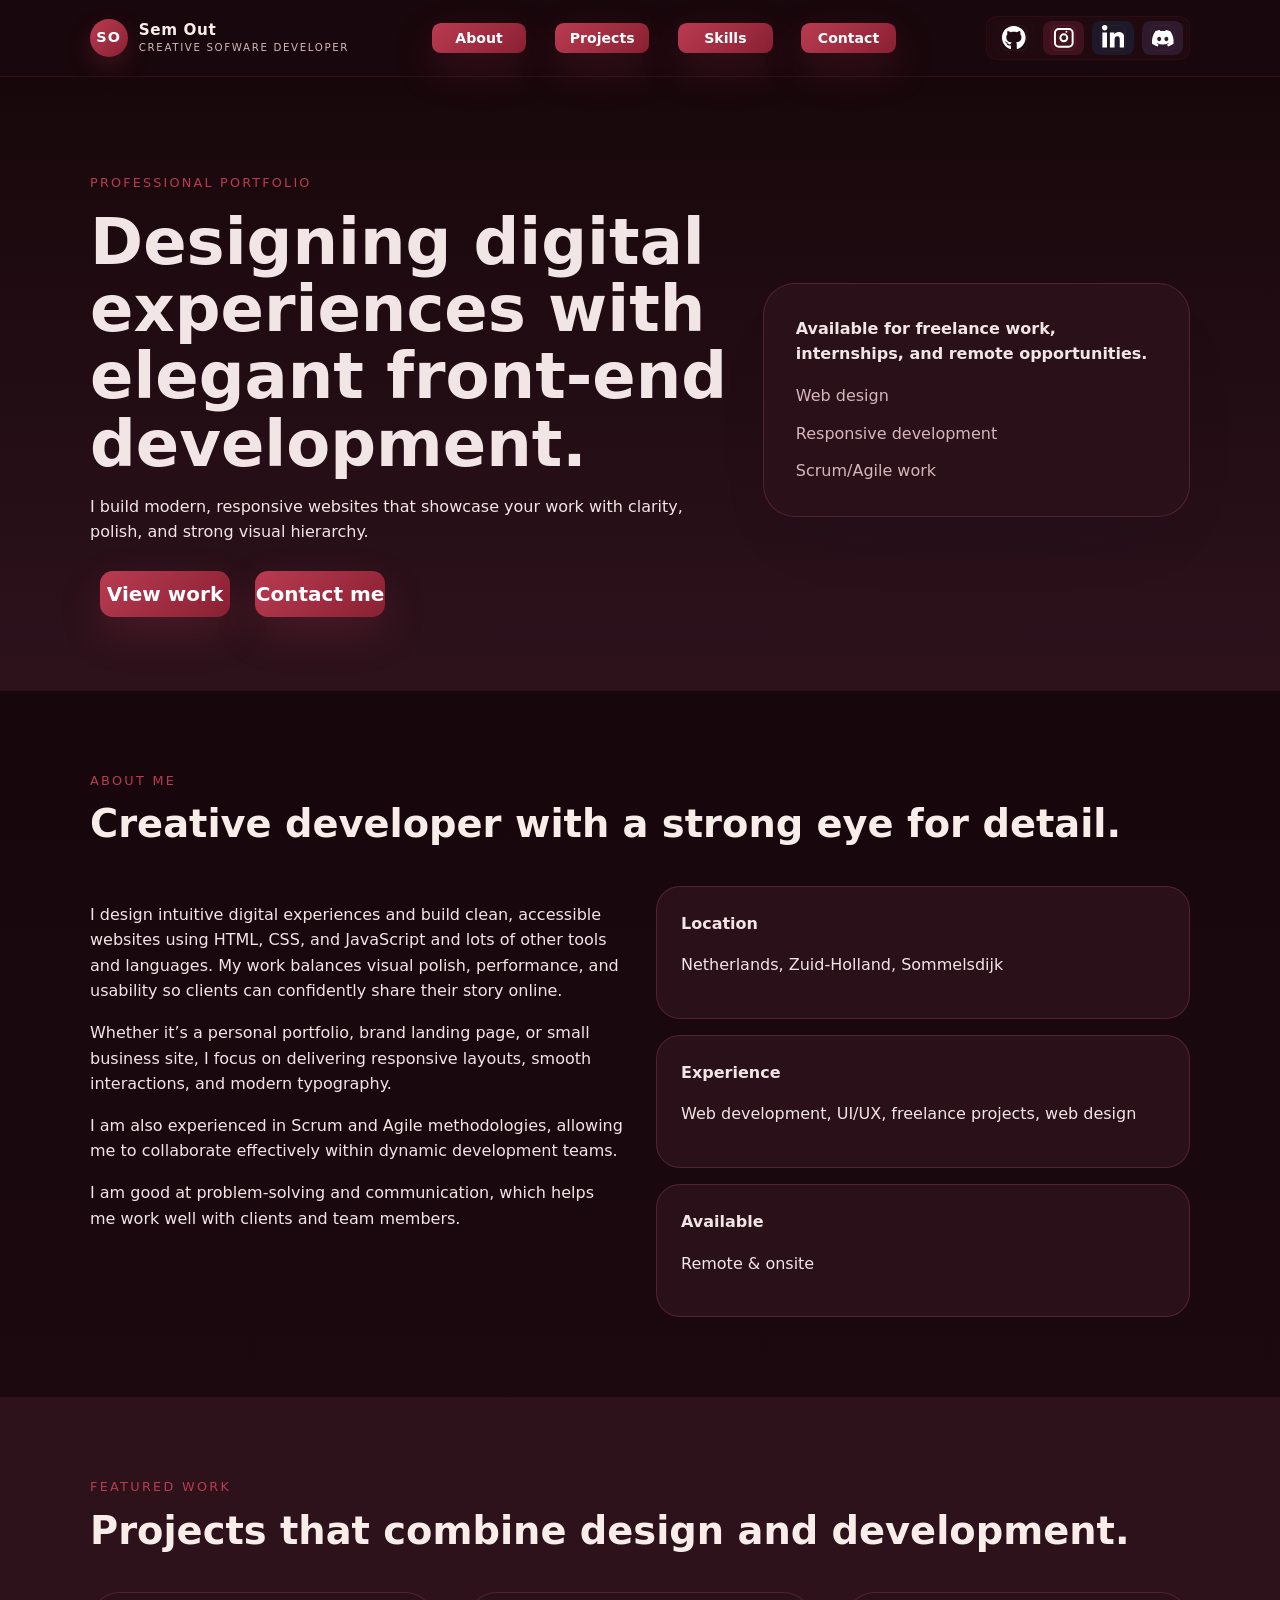
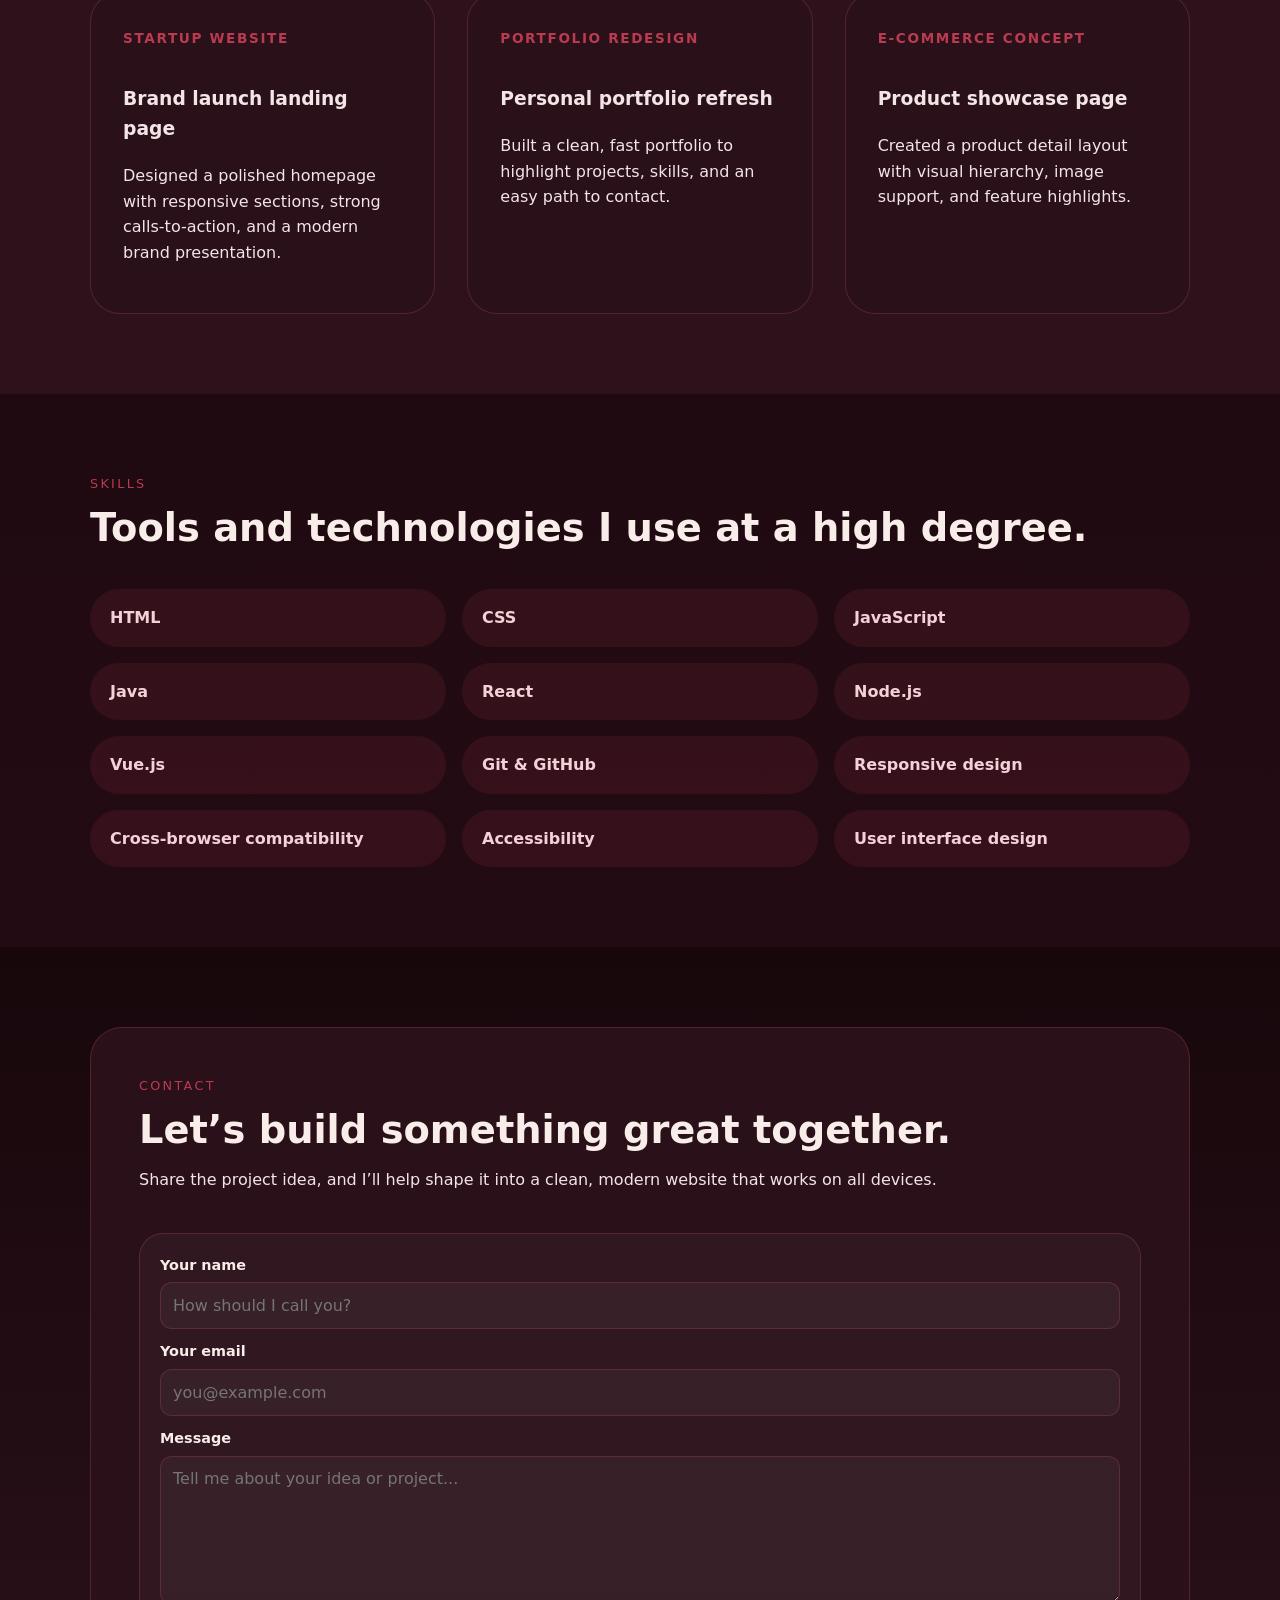
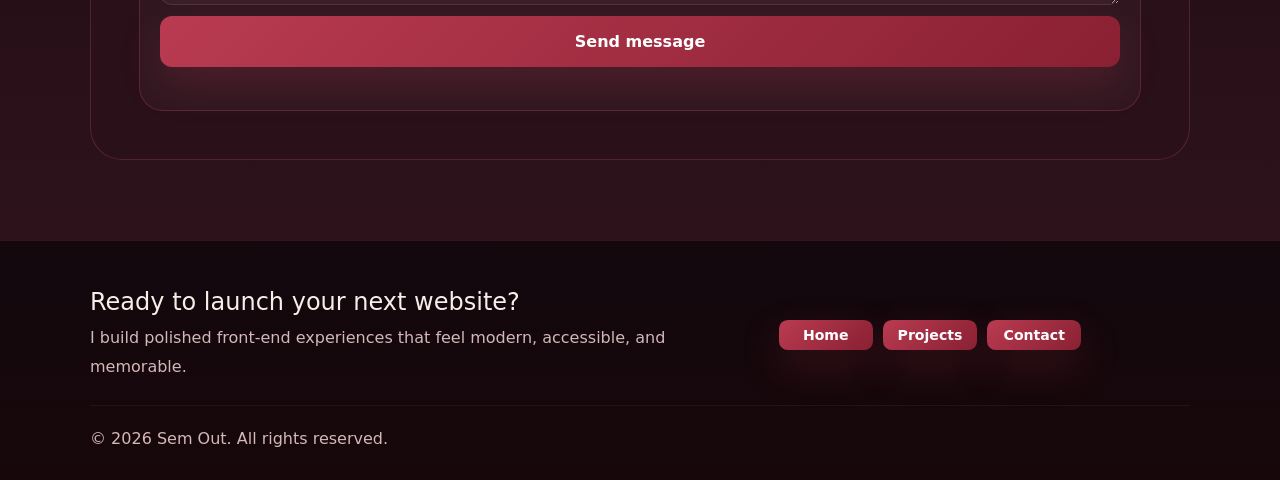
==== index.html @ 384266a5 "fixed typo" ====
<!DOCTYPE html>
<html lang="en">
<head>
  <meta charset="UTF-8" />
  <meta name="viewport" content="width=device-width, initial-scale=1.0" />
  <meta name="description" content="Professional portfolio showcasing projects, skills, and contact information." />
  <title>Portfolio | Sem Out</title>
  <link rel="stylesheet" href="styles.css" />
</head>
<body>
  <header class="site-header">
    <div class="container header-content">
      <div class="brand">
        <a class="brand-link" href="#home" aria-label="Sem Out home">
          <span class="brand-mark">SO</span>
          <span class="brand-text">
            <strong>Sem Out</strong>
            <small>Creative Sofware Developer</small>
          </span>
        </a>
      </div>
      <nav class="nav-links">
        <a href="#about">About</a>
        <a href="#projects">Projects</a>
        <a href="#skills">Skills</a>
        <a href="#contact">Contact</a>
      </nav>
      <div class="social-card">
        <a class="Btn github" href="https://github.com/SemOut" target="_blank" rel="noopener" title="GitHub" aria-label="GitHub">
          <span class="svgContainer">
            <svg height="1.6em" viewBox="0 0 496 512" fill="white">
              <path
                d="M165.9 397.4c0 2-2.3 3.6-5.2 3.6-3.3.3-5.6-1.3-5.6-3.6 0-2 2.3-3.6 5.2-3.6 3-.3 5.6 1.3 5.6 3.6zm-31.1-4.5c-.7 2 1.3 4.3 4.3 4.9 2.6 1 5.6 0 6.2-2s-1.3-4.3-4.3-5.2c-2.6-.7-5.5.3-6.2 2.3zm44.2-1.7c-2.9.7-4.9 2.6-4.6 4.9.3 2 2.9 3.3 5.9 2.6 2.9-.7 4.9-2.6 4.6-4.6-.3-1.9-3-3.2-5.9-2.9zM244.8 8C106.1 8 0 113.3 0 252c0 110.9 69.8 205.8 169.5 239.2 12.8 2.3 17.3-5.6 17.3-12.1 0-6.2-.3-40.4-.3-61.4 0 0-70 15-84.7-29.8 0 0-11.4-29.1-27.8-36.6 0 0-22.9-15.7 1.6-15.4 0 0 24.9 2 38.6 25.8 21.9 38.6 58.6 27.5 72.9 20.9 2.3-16 8.8-27.1 16-33.7-55.9-6.2-112.3-14.3-112.3-110.5 0-27.5 7.6-41.3 23.6-58.9-2.6-6.5-11.1-33.3 2.6-67.9 20.9-6.5 69 27 69 27 20-5.6 41.5-8.5 62.8-8.5s42.8 2.9 62.8 8.5c0 0 48.1-33.6 69-27 13.7 34.7 5.2 61.4 2.6 67.9 16 17.7 25.8 31.5 25.8 58.9 0 96.5-58.9 104.2-114.8 110.5 9.2 7.9 17 22.9 17 46.4 0 33.7-.3 75.4-.3 83.6 0 6.5 4.6 14.4 17.3 12.1C428.2 457.8 496 362.9 496 252 496 113.3 383.5 8 244.8 8zM97.2 352.9c-1.3 1-1 3.3.7 5.2 1.6 1.6 3.9 2.3 5.2 1 1.3-1 1-3.3-.7-5.2-1.6-1.6-3.9-2.3-5.2-1zm-10.8-8.1c-.7 1.3.3 2.9 2.3 3.9 1.6 1 3.6.7 4.3-.7.7-1.3-.3-2.9-2.3-3.9-2-.6-3.6-.3-4.3.7zm32.4 35.6c-1.6 1.3-1 4.3 1.3 6.2 2.3 2.3 5.2 2.6 6.5 1 1.3-1.3.7-4.3-1.3-6.2-2.2-2.3-5.2-2.6-6.5-1zm-11.4-14.7c-1.6 1-1.6 3.6 0 5.9 1.6 2.3 4.3 3.3 5.6 2.3 1.6-1.3 1.6-3.9 0-6.2-1.4-2.3-4-3.3-5.6-2z"
              ></path>
            </svg>
          </span>
          <span class="BG"></span>
        </a>

        <a class="Btn instagram" href="https://instagram.com/out.sem" target="_blank" rel="noopener" title="Instagram" aria-label="Instagram">
          <span class="svgContainer">
            <svg xmlns="http://www.w3.org/2000/svg" height="1.6em" viewBox="0 0 24 24" fill="white" aria-hidden="true">
              <path d="M7 2h10a5 5 0 0 1 5 5v10a5 5 0 0 1-5 5H7a5 5 0 0 1-5-5V7a5 5 0 0 1 5-5zm0 2a3 3 0 0 0-3 3v10a3 3 0 0 0 3 3h10a3 3 0 0 0 3-3V7a3 3 0 0 0-3-3H7zm5 3.5a4.5 4.5 0 1 1 0 9 4.5 4.5 0 0 1 0-9zm0 2a2.5 2.5 0 1 0 0 5 2.5 2.5 0 0 0 0-5zm3.75-3.75a1 1 0 1 1-2 0 1 1 0 0 1 2 0z" /></svg>
          </span>
          <span class="BG"></span>
        </a>

        <a class="Btn linkdin" href="#" target="_blank" rel="noopener" title="LinkedIn" aria-label="LinkedIn">
          <span class="svgContainer">
            <svg
              fill="white"
              class="svgIcon"
              xmlns="http://www.w3.org/2000/svg"
              height="1.6em"
              viewBox="0 0 448 512"
            >
              <path
                d="M100.3 448H7.4V148.9h92.9zM53.8 108.1C24.1 108.1 0 83.5 0 53.8a53.8 53.8 0 0 1 107.6 0c0 29.7-24.1 54.3-53.8 54.3zM447.9 448h-92.7V302.4c0-34.7-.7-79.2-48.3-79.2-48.3 0-55.7 37.7-55.7 76.7V448h-92.8V148.9h89.1v40.8h1.3c12.4-23.5 42.7-48.3 87.9-48.3 94 0 111.3 61.9 111.3 142.3V448z"
              ></path>
            </svg>
          </span>
          <span class="BG"></span>
        </a>

        <a class="Btn discord" href="https://discord.com/users/semout" target="_blank" rel="noopener" title="Discord" aria-label="Discord">
          <span class="svgContainer">
            <svg
              xmlns="http://www.w3.org/2000/svg"
              height="1.4em"
              fill="white"
              viewBox="0 0 640 512"
            >
              <path
                d="M524.5 69.8a1.5 1.5 0 0 0 -.8-.7A485.1 485.1 0 0 0 404.1 32a1.8 1.8 0 0 0 -1.9 .9 337.5 337.5 0 0 0 -14.9 30.6 447.8 447.8 0 0 0 -134.4 0 309.5 309.5 0 0 0 -15.1-30.6 1.9 1.9 0 0 0 -1.9-.9A483.7 483.7 0 0 0 116.1 69.1a1.7 1.7 0 0 0 -.8 .7C39.1 183.7 18.2 294.7 28.4 404.4a2 2 0 0 0 .8 1.4A487.7 487.7 0 0 0 176 479.9a1.9 1.9 0 0 0 2.1-.7A348.2 348.2 0 0 0 208.1 430.4a1.9 1.9 0 0 0 -1-2.6 321.2 321.2 0 0 1 -45.9-21.9 1.9 1.9 0 0 1 -.2-3.1c3.1-2.3 6.2-4.7 9.1-7.1a1.8 1.8 0 0 1 1.9-.3c96.2 43.9 200.4 43.9 295.5 0a1.8 1.8 0 0 1 1.9 .2c2.9 2.4 6 4.9 9.1 7.2a1.9 1.9 0 0 1 -.2 3.1 301.4 301.4 0 0 1 -45.9 21.8 1.9 1.9 0 0 0 -1 2.6 391.1 391.1 0 0 0 30 48.8 1.9 1.9 0 0 0 2.1 .7A486 486 0 0 0 610.7 405.7a1.9 1.9 0 0 0 .8-1.4C623.7 277.6 590.9 167.5 524.5 69.8zM222.5 337.6c-29 0-52.8-26.6-52.8-59.2S193.1 219.1 222.5 219.1c29.7 0 53.3 26.8 52.8 59.2C275.3 311 251.9 337.6 222.5 337.6zm195.4 0c-29 0-52.8-26.6-52.8-59.2S388.4 219.1 417.9 219.1c29.7 0 53.3 26.8 52.8 59.2C470.7 311 447.5 337.6 417.9 337.6z"
              ></path>
            </svg>
          </span>
          <span class="BG"></span>
        </a>
      </div>
    </div>
  </header>

  <main>
    <section class="hero section-gradient" id="home">
      <div class="container hero-content">
        <div>
          <p class="eyebrow">Professional Portfolio</p>
          <h1>Designing digital experiences with elegant front-end development.</h1>
          <p class="hero-copy">I build modern, responsive websites that showcase your work with clarity, polish, and strong visual hierarchy.</p>
          <div class="hero-actions">
            <a class="button primary" href="#projects">View work</a>
            <a class="button secondary" href="#contact">Contact me</a>
          </div>
        </div>
        <div class="hero-card">
          <div class="card-panel">
            <p><strong>Available for freelance work, internships, and remote opportunities.</strong></p>
            <ul>
              <li>Web design</li>
              <li>Responsive development</li>
              <li>Scrum/Agile work</li>
            </ul>
          </div>
        </div>
      </div>
    </section>

    <section class="section container" id="about">
      <div class="section-header">
        <p class="section-label">About me</p>
        <h2>Creative developer with a strong eye for detail.</h2>
      </div>
      <div class="grid two-column">
        <div>
          <p>I design intuitive digital experiences and build clean, accessible websites using HTML, CSS, and JavaScript and lots of other tools and languages. My work balances visual polish, performance, and usability so clients can confidently share their story online.</p>
          <p>Whether it’s a personal portfolio, brand landing page, or small business site, I focus on delivering responsive layouts, smooth interactions, and modern typography.</p>
          <p>I am also experienced in Scrum and Agile methodologies, allowing me to collaborate effectively within dynamic development teams.</p>
          <p>I am good at problem-solving and communication, which helps me work well with clients and team members.</p>
        </div>
        <div class="about-list">
          <div>
            <strong>Location</strong>
            <p>Netherlands, Zuid-Holland, Sommelsdijk</p>
          </div>
          <div>
            <strong>Experience</strong>
            <p>Web development, UI/UX, freelance projects, web design</p>
          </div>
          <div>
            <strong>Available</strong>
            <p>Remote & onsite</p>
          </div>
        </div>
      </div>
    </section>

    <section class="section section-alt" id="projects">
      <div class="container">
        <div class="section-header">
          <p class="section-label">Featured work</p>
          <h2>Projects that combine design and development.</h2>
        </div>
        <div class="grid project-grid">
          <a class="project-card" href="startup-website.html">
            <span class="project-tag">Startup website</span>
            <h3>Brand launch landing page</h3>
            <p>Designed a polished homepage with responsive sections, strong calls-to-action, and a modern brand presentation.</p>
          </a>
          <a class="project-card" href="portfolio-redesign.html">
            <span class="project-tag">Portfolio redesign</span>
            <h3>Personal portfolio refresh</h3>
            <p>Built a clean, fast portfolio to highlight projects, skills, and an easy path to contact.</p>
          </a>
          <a class="project-card" href="ecommerce-concept.html">
            <span class="project-tag">E-commerce concept</span>
            <h3>Product showcase page</h3>
            <p>Created a product detail layout with visual hierarchy, image support, and feature highlights.</p>
          </a>
        </div>
      </div>
    </section>

    <section class="section container" id="skills">
      <div class="section-header">
        <p class="section-label">Skills</p>
        <h2>Tools and technologies I use at a high degree.</h2>
      </div>
      <div class="skill-grid">
        <div class="skill-chip">HTML</div>
        <div class="skill-chip">CSS</div>
        <div class="skill-chip">JavaScript</div>
        <div class="skill-chip">Java</div>
        <div class="skill-chip">React</div>
        <div class="skill-chip">Node.js</div>
        <div class="skill-chip">Vue.js</div>
        <div class="skill-chip">Git & GitHub</div>
        <div class="skill-chip">Responsive design</div>
        <div class="skill-chip">Cross-browser compatibility</div>
        <div class="skill-chip">Accessibility</div>
        <div class="skill-chip">User interface design</div>
      </div>
    </section>

    <section class="section section-contact section-gradient" id="contact">
      <div class="container contact-panel">
        <div>
          <p class="section-label">Contact</p>
          <h2>Let’s build something great together.</h2>
          <p>Share the project idea, and I’ll help shape it into a clean, modern website that works on all devices.</p>
        </div>
        <form class="contact-form" id="contactForm" data-email="s.out2527@gmail.com" action="https://formsubmit.co/ajax/s.out2527@gmail.com" method="POST" accept-charset="UTF-8">
          <label class="contact-field">
            <span>Your name</span>
            <input type="text" name="name" placeholder="How should I call you?" required />
          </label>
          <label class="contact-field">
            <span>Your email</span>
            <input type="email" name="email" placeholder="you@example.com" required />
          </label>
          <label class="contact-field">
            <span>Message</span>
            <textarea name="message" rows="5" placeholder="Tell me about your idea or project..." required></textarea>
          </label>
          <input type="hidden" name="_captcha" value="false" />
          <input type="hidden" name="_template" value="table" />
          <input type="hidden" name="_subject" id="formSubject" value="New portfolio message" />
          <button class="email-btn" type="submit" id="submitButton">Send message</button>
          <p class="form-status" id="formStatus" aria-live="polite"></p>
        </form>
      </div>
    </section>
  </main>

  <footer class="site-footer">
    <div class="container footer-panel">
      <div class="footer-brand">
        <p class="footer-title">Ready to launch your next website?</p>
        <p class="footer-copy">I build polished front-end experiences that feel modern, accessible, and memorable.</p>
      </div>
      <nav class="footer-links">
        <a href="#home">Home</a>
        <a href="#projects">Projects</a>
        <a href="#contact">Contact</a>
      </nav>
    </div>
    <div class="container footer-note">
      <p>© <span id="currentYear"></span> Sem Out. All rights reserved.</p>
    </div>
  </footer>

  <script src="script.js"></script>
</body>
</html>
---- styles.css ----
:root {
  color-scheme: dark;
  font-family: Inter, system-ui, -apple-system, BlinkMacSystemFont, "Segoe UI", sans-serif;
  font-size: 16px;
  line-height: 1.6;
  --bg: linear-gradient(180deg, #12060b 0%, #2b0d16 100%);
  --surface: #2d121c;
  --surface-soft: #391523;
  --surface-strong: #17070b;
  --card: #2a1019;
  --card-border: rgba(189, 80, 104, 0.22);
  --text: #f2e5e6;
  --text-strong: #f9edea;
  --text-muted: #d4b7ba;
  --accent: #b93b51;
  --accent-strong: #8a2033;
  --muted-border: rgba(137, 61, 72, 0.3);
  --panel-bg: rgba(255, 210, 221, 0.08);
  --panel-border: rgba(189, 80, 104, 0.28);
  --button-secondary-bg: rgba(255, 255, 255, 0.08);
  --button-secondary-text: #e2e8f0;
  --button-bg: rgba(255, 255, 255, 0.08);
  --button-border: rgba(255, 255, 255, 0.18);
  --button-hover-glow: rgba(185, 59, 81, 0.28);
  --button-text: #ffffff;
  --button-hover-bg: rgba(255, 255, 255, 0.16);
  --header-bg: rgba(25, 8, 13, 0.93);
  --header-border: rgba(137, 61, 72, 0.18);
  --toggle-bg: rgba(255, 255, 255, 0.08);
  --toggle-border: rgba(255, 255, 255, 0.14);
  --toggle-color: var(--text-strong);
}

* {
  box-sizing: border-box;
}

html {
  scroll-behavior: smooth;
}

body {
  margin: 0;
  min-height: 100vh;
  background: var(--bg);
  color: var(--text);
}

img {
  max-width: 100%;
  display: block;
}

button,
input,
textarea,
a {
  font: inherit;
}

.container {
  width: min(1100px, calc(100% - 2rem));
  margin: 0 auto;
}

.site-header {
  position: sticky;
  top: 0;
  z-index: 10;
  background: var(--header-bg);
  backdrop-filter: blur(14px);
  border-bottom: 1px solid var(--header-border);
}

.header-content {
  display: flex;
  align-items: center;
  justify-content: space-between;
  gap: 1rem;
  padding: 1rem 0;
}

.brand {
  display: flex;
  align-items: center;
}

.brand-link {
  display: inline-flex;
  align-items: center;
  gap: 0.7rem;
  text-decoration: none;
  color: var(--text-strong);
  transition: transform 0.2s ease, opacity 0.2s ease;
}

.brand-link:hover {
  transform: translateY(-1px);
  opacity: 0.95;
}

.brand-mark {
  display: grid;
  place-items: center;
  width: 2.35rem;
  height: 2.35rem;
  border-radius: 999px;
  background: linear-gradient(135deg, var(--accent), var(--accent-strong));
  color: white;
  font-size: 0.9rem;
  font-weight: 800;
  letter-spacing: 0.08em;
  box-shadow: 0 10px 24px rgba(185, 59, 81, 0.24);
}

.brand-text {
  display: flex;
  flex-direction: column;
  line-height: 1.05;
}

.brand-text strong {
  font-size: 0.95rem;
  font-weight: 800;
  letter-spacing: 0.04em;
}

.brand-text small {
  font-size: 0.64rem;
  letter-spacing: 0.16em;
  text-transform: uppercase;
  color: var(--text-muted);
  margin-top: 0.18rem;
}

.nav-links {
  display: flex;
  gap: 1.5rem;
}

.nav-links a {
  all: unset;
  display: inline-flex;
  align-items: center;
  justify-content: center;
  padding: 0 1rem;
  min-width: 6.5em;
  height: 2.3em;
  margin: 0.2rem;
  background: linear-gradient(135deg, #b93b51, #8a2033);
  color: white;
  border-radius: 0.625em;
  font-size: 0.95rem;
  font-weight: 700;
  text-decoration: none;
  cursor: pointer;
  position: relative;
  z-index: 1;
  transition: background 0.2s ease, color 0.2s ease;
}

.nav-links a:hover {
  color: white;
}

.btn {
  width: 6.5em;
  height: 2.3em;
  margin: 0.5em;
  background: linear-gradient(135deg, #b93b51, #8a2033);
  color: white;
  border: none;
  border-radius: 0.625em;
  font-size: 20px;
  font-weight: bold;
  cursor: pointer;
  position: relative;
  z-index: 1;
  overflow: hidden;
  display: inline-flex;
  align-items: center;
  justify-content: center;
}

/* apply the Bordeaux .btn behavior to existing site button classes */
.button,
.footer-links a,
.btn,
.nav-links a {
  all: unset;
  display: inline-flex;
  align-items: center;
  justify-content: center;
  width: 6.5em;
  height: 2.3em;
  margin: 0.5em;
  background: linear-gradient(135deg, #b93b51, #8a2033);
  color: white;
  border: none;
  border-radius: 0.625em;
  font-size: 20px;
  font-weight: bold;
  cursor: pointer;
  position: relative;
  z-index: 1;
  overflow: hidden;
  text-decoration: none;
  box-shadow: 0 16px 40px rgba(185, 59, 81, 0.22);
}

.nav-links a,
.footer-links a {
  width: auto;
  min-width: 5em;
  height: 1.9rem;
  margin: 0.15rem;
  padding: 0 0.75rem;
  font-size: 0.88rem;
}

.button:hover,
.footer-links a:hover,
.btn:hover,
.nav-links a:hover {
  color: white;
  background: linear-gradient(135deg, #d8576d, #b83b52);
}

.button::after,
.footer-links a::after,
.btn::after,
.nav-links a::after {
  content: "";
  background: rgba(255, 255, 255, 0.12);
  position: absolute;
  z-index: -1;
  left: -20%;
  right: -20%;
  top: 0;
  bottom: 0;
  transform: skewX(-45deg) scale(0, 1);
  transition: all 0.5s;
}

.button:hover::after,
.footer-links a:hover::after,
.btn:hover::after,
.nav-links a:hover::after {
  transform: skewX(-45deg) scale(1, 1);
}

.button.primary {
  color: #ffffff;
  background: linear-gradient(135deg, #b93b51, #8a2033);
  border-color: transparent;
  box-shadow: 0 16px 40px rgba(185, 59, 81, 0.22);
}

.button.primary:hover {
  background: linear-gradient(135deg, #d8576d, #b83b52);
  color: white;
}

.button.primary,
.button.secondary {
  color: #ffffff;
  background: linear-gradient(135deg, #b93b51, #8a2033);
  border-color: transparent;
  box-shadow: 0 16px 40px rgba(185, 59, 81, 0.22);
}
.button.primary:hover,
.button.secondary:hover {
  background: linear-gradient(135deg, #d8576d, #b83b52);
  color: white;
}

/* theme toggle removed; site uses a single Bordeaux theme */

.hero {
  padding: 6rem 0 4rem;
}

.section-gradient {
  background: linear-gradient(180deg, var(--surface-strong) 0%, var(--surface) 100%);
}

.hero-content {
  display: grid;
  grid-template-columns: 1.5fr 1fr;
  gap: 2rem;
  align-items: center;
}

.eyebrow {
  margin: 0 0 1rem;
  text-transform: uppercase;
  letter-spacing: 0.17em;
  font-size: 0.8rem;
  color: var(--accent);
}

h1 {
  margin: 0 0 1rem;
  font-size: clamp(2.5rem, 5vw, 4rem);
  line-height: 1.05;
}

.button.secondary:hover {
  background: linear-gradient(135deg, #d8576d, #b83b52);
  color: white;
}

.hero-card {
  display: flex;
  justify-content: flex-end;
}

.card-panel {
  width: 100%;
  border-radius: 32px;
  padding: 2rem;
  background: var(--card);
  box-shadow: 0 36px 80px -50px rgba(15, 23, 42, 0.35);
  border: 1px solid var(--panel-border);
}

.card-panel p {
  margin: 0 0 1rem;
  color: var(--text);
}

.card-panel ul {
  list-style: none;
  margin: 0;
  padding: 0;
  display: grid;
  gap: 0.75rem;
}

.card-panel li {
  color: var(--text-muted);
}

.section {
  padding: 5rem 0;
}

.section-alt {
  background: var(--surface);
}

.section-header {
  margin-bottom: 2.5rem;
}

.section-label {
  margin: 0 0 0.75rem;
  color: var(--accent);
  text-transform: uppercase;
  letter-spacing: 0.18em;
  font-size: 0.8rem;
}

h2 {
  margin: 0;
  font-size: clamp(2rem, 3vw, 2.8rem);
  line-height: 1.1;
  color: var(--text-strong);
}

.grid {
  display: grid;
  gap: 2rem;
}

.two-column {
  grid-template-columns: repeat(2, minmax(0, 1fr));
}

.about-list {
  display: grid;
  gap: 1rem;
}

.about-list div {
  padding: 1.5rem;
  border-radius: 24px;
  background: var(--card);
  border: 1px solid var(--panel-border);
}

.project-grid {
  grid-template-columns: repeat(3, minmax(0, 1fr));
}

.project-card {
  display: block;
  text-decoration: none;
  color: inherit;
  padding: 2rem;
  border-radius: 30px;
  background: var(--card);
  border: 1px solid var(--panel-border);
  transition: transform 0.25s ease, box-shadow 0.25s ease;
}

.project-card:hover {
  transform: translateY(-6px);
  box-shadow: 0 36px 70px -35px rgba(185, 59, 81, 0.25);
}

.project-tag {
  display: inline-flex;
  margin-bottom: 1rem;
  color: var(--accent);
  font-size: 0.85rem;
  font-weight: 700;
  text-transform: uppercase;
  letter-spacing: 0.12em;
}

.skill-grid {
  display: grid;
  grid-template-columns: repeat(3, minmax(0, 1fr));
  gap: 1rem;
}

.skill-chip {
  padding: 1rem 1.25rem;
  border-radius: 999px;
  background: rgba(185, 59, 81, 0.12);
  color: #f3d1d8;
  font-weight: 600;
}


.section-contact {
  padding: 5rem 0;
}

.contact-panel {
  display: grid;
  grid-template-columns: 1fr;
  align-items: stretch;
  gap: 1.5rem;
  padding: 3rem;
  border-radius: 32px;
  background: var(--card);
  border: 1px solid var(--panel-border);
}

.contact-panel > div,
.contact-form {
  width: 100%;
}

.contact-form {
  display: grid;
  gap: 0.7rem;
  padding: 1.25rem;
  border-radius: 24px;
  background: rgba(255, 255, 255, 0.03);
  border: 1px solid var(--panel-border);
}

.contact-field {
  display: grid;
  gap: 0.35rem;
}

.contact-field span {
  font-size: 0.9rem;
  font-weight: 600;
  color: var(--text-strong);
}

.contact-field input,
.contact-field textarea {
  width: 100%;
  padding: 0.6rem 0.75rem;
  border-radius: 12px;
  border: 1px solid var(--panel-border);
  background: rgba(255, 255, 255, 0.04);
  color: var(--text-strong);
  outline: none;
  transition: border-color 0.2s ease, box-shadow 0.2s ease;
}

.contact-field input:focus,
.contact-field textarea:focus {
  border-color: rgba(185, 59, 81, 0.55);
  box-shadow: 0 0 0 3px rgba(185, 59, 81, 0.16);
}

.contact-field textarea {
  resize: vertical;
  min-height: 7rem;
}

.form-status {
  min-height: 0.7rem;
  margin: 0;
  font-size: 0.92rem;
  color: var(--text-muted);
}

.form-status.is-success {
  color: #8fe3a4;
}

.form-status.is-error {
  color: #ff9aa2;
}

/* simple button style for email (fits, but not the .btn look) */
.email-btn {
  display: inline-flex;
  align-items: center;
  justify-content: center;
  padding: 0.8rem 1.05rem;
  border-radius: 12px;
  background: linear-gradient(135deg, #b93b51, #8a2033);
  color: #fff;
  border: none;
  font-weight: 700;
  cursor: pointer;
  min-width: 10ch;
  box-shadow: 0 16px 40px rgba(185, 59, 81, 0.22);
  transition: transform 0.18s ease, box-shadow 0.18s ease, background 0.18s ease;
}

.email-btn:hover {
  background: linear-gradient(135deg, #d8576d, #b83b52);
  transform: translateY(-1px);
  box-shadow: 0 18px 44px rgba(185, 59, 81, 0.28);
}

.email-btn:disabled {
  opacity: 0.75;
  cursor: wait;
  transform: none;
  box-shadow: 0 16px 40px rgba(185, 59, 81, 0.22);
}

.email-btn:active {
  transform: translateY(0);
}

.site-footer {
  padding: 3rem 0 1.75rem;
  background: linear-gradient(180deg, rgba(17, 8, 12, 0.96) 0%, var(--surface-strong) 100%);
  border-top: 1px solid rgba(189, 80, 104, 0.18);
}

.footer-panel {
  display: grid;
  grid-template-columns: 1.6fr 1fr;
  gap: 1.5rem;
  align-items: center;
  padding-bottom: 1.5rem;
  border-bottom: 1px solid rgba(189, 80, 104, 0.12);
}

.footer-brand {
  display: grid;
  gap: 0.55rem;
}

.footer-title {
  margin: 0;
  font-size: clamp(1.2rem, 2.2vw, 1.5rem);
  line-height: 1.1;
  color: var(--text-strong);
}

.footer-copy {
  margin: 0;
  max-width: 38rem;
  color: var(--text-muted);
  line-height: 1.8;
}

.footer-note {
  padding-top: 1.25rem;
}

.footer-note p {
  margin: 0;
  color: var(--text-muted);
  text-align: left;
}

@media (max-width: 840px) {
  .hero-content,
  .contact-panel,
  .two-column,
  .project-grid,
  .skill-grid {
    grid-template-columns: 1fr;
  }

  .hero {
    padding-top: 4rem;
  }
}

@media (max-width: 640px) {
  .nav-links {
    flex-wrap: wrap;
    justify-content: center;
  }

  .header-content {
    flex-direction: column;
    gap: 0.5rem;
    align-items: stretch;
  }

  .nav-links {
    order: 2;
    justify-content: center;
  }

  .section {
    padding: 3rem 0;
  }

  .button,
  .footer-links a {
    width: 100%;
  }

  .footer-content {
    flex-direction: column;
    align-items: stretch;
    gap: 1rem;
  }

  .footer-links {
    display: flex;
    gap: 0.75rem;
    width: 100%;
  }

  .footer-links a {
    flex: 1;
  }

}

.social-card {
  display: flex;
  align-items: center;
  gap: 0.5rem;
  background: rgba(185, 59, 81, 0.06);
  padding: 0.25rem 0.35rem;
  border-radius: 10px;
  margin-left: 0.5rem;
  border: 1px solid rgba(185, 59, 81, 0.08);
}
.Btn {
  height: 2.1rem;
  min-width: 2.4rem;
  padding: 0 0.5rem;
  display: inline-flex;
  align-items: center;
  justify-content: center;
  border: none;
  background-color: transparent;
  position: relative;
  border-radius: 8px;
  cursor: pointer;
  transition: transform 0.18s ease, box-shadow 0.18s ease;
  overflow: hidden;
}

.svgContainer {
  width: 1.6rem;
  height: 1.6rem;
  display: flex;
  align-items: center;
  justify-content: center;
  background-color: transparent;
  border-radius: 6px;
  transition: all 0.18s ease;
  border: 1px solid rgba(185, 59, 81, 0.12);
  z-index: 2;
}

.BG {
  position: absolute;
  width: 100%;
  height: 100%;
  background: rgba(24, 24, 24, 0.18);
  z-index: 0;
  border-radius: 8px;
  pointer-events: none;
  transition: transform 0.25s ease, opacity 0.25s ease, box-shadow 0.2s ease;
  font-size: 0px;
}
.github .BG {
  background: rgba(24, 24, 24, 0.18);
}
.linkdin .BG {
  background: rgba(0, 119, 181, 0.14);
}
.instagram .BG {
  background: rgba(185, 59, 81, 0.20);
}

/* make the instagram svg/icon use subtle bordeaux tint instead of gradient */
.instagram .svgContainer {
  border-color: rgba(185, 59, 81, 0.16);
  background-color: rgba(185, 59, 81, 0.03);
}
.instagram:hover .BG {
  transform: scale(1.32);
  box-shadow: 0 12px 28px rgba(185,59,81,0.14);
  opacity: 1;
}
.instagram:hover .svgContainer {
  background-color: rgba(185,59,81,0.06);
  border-color: rgba(255,255,255,0.18);
}
.discord .BG {
  background: rgba(114, 137, 218, 0.14);
}
.Btn:hover .BG {
  transform: scale(1.28);
  opacity: 1;
  box-shadow: 0 10px 28px rgba(185, 59, 81, 0.12);
}

.Btn:hover .svgContainer {
  border-color: rgba(255, 255, 255, 0.16);
  background-color: rgba(255, 255, 255, 0.03);
  backdrop-filter: blur(3px);
}

/* match the site's skewed highlight hover used on main buttons */
.Btn::after {
  content: "";
  position: absolute;
  z-index: 1;
  left: -30%;
  right: -30%;
  top: 0;
  bottom: 0;
  background: rgba(255, 255, 255, 0.08);
  transform: skewX(-45deg) scale(0, 1);
  transition: transform 0.45s cubic-bezier(.2,.9,.2,1);
  pointer-events: none;
}

.Btn:hover::after {
  transform: skewX(-45deg) scale(1, 1);
}

/* subtle lift on hover for visibility */
.Btn:hover {
  transform: translateY(-2px) scale(1.04);
}
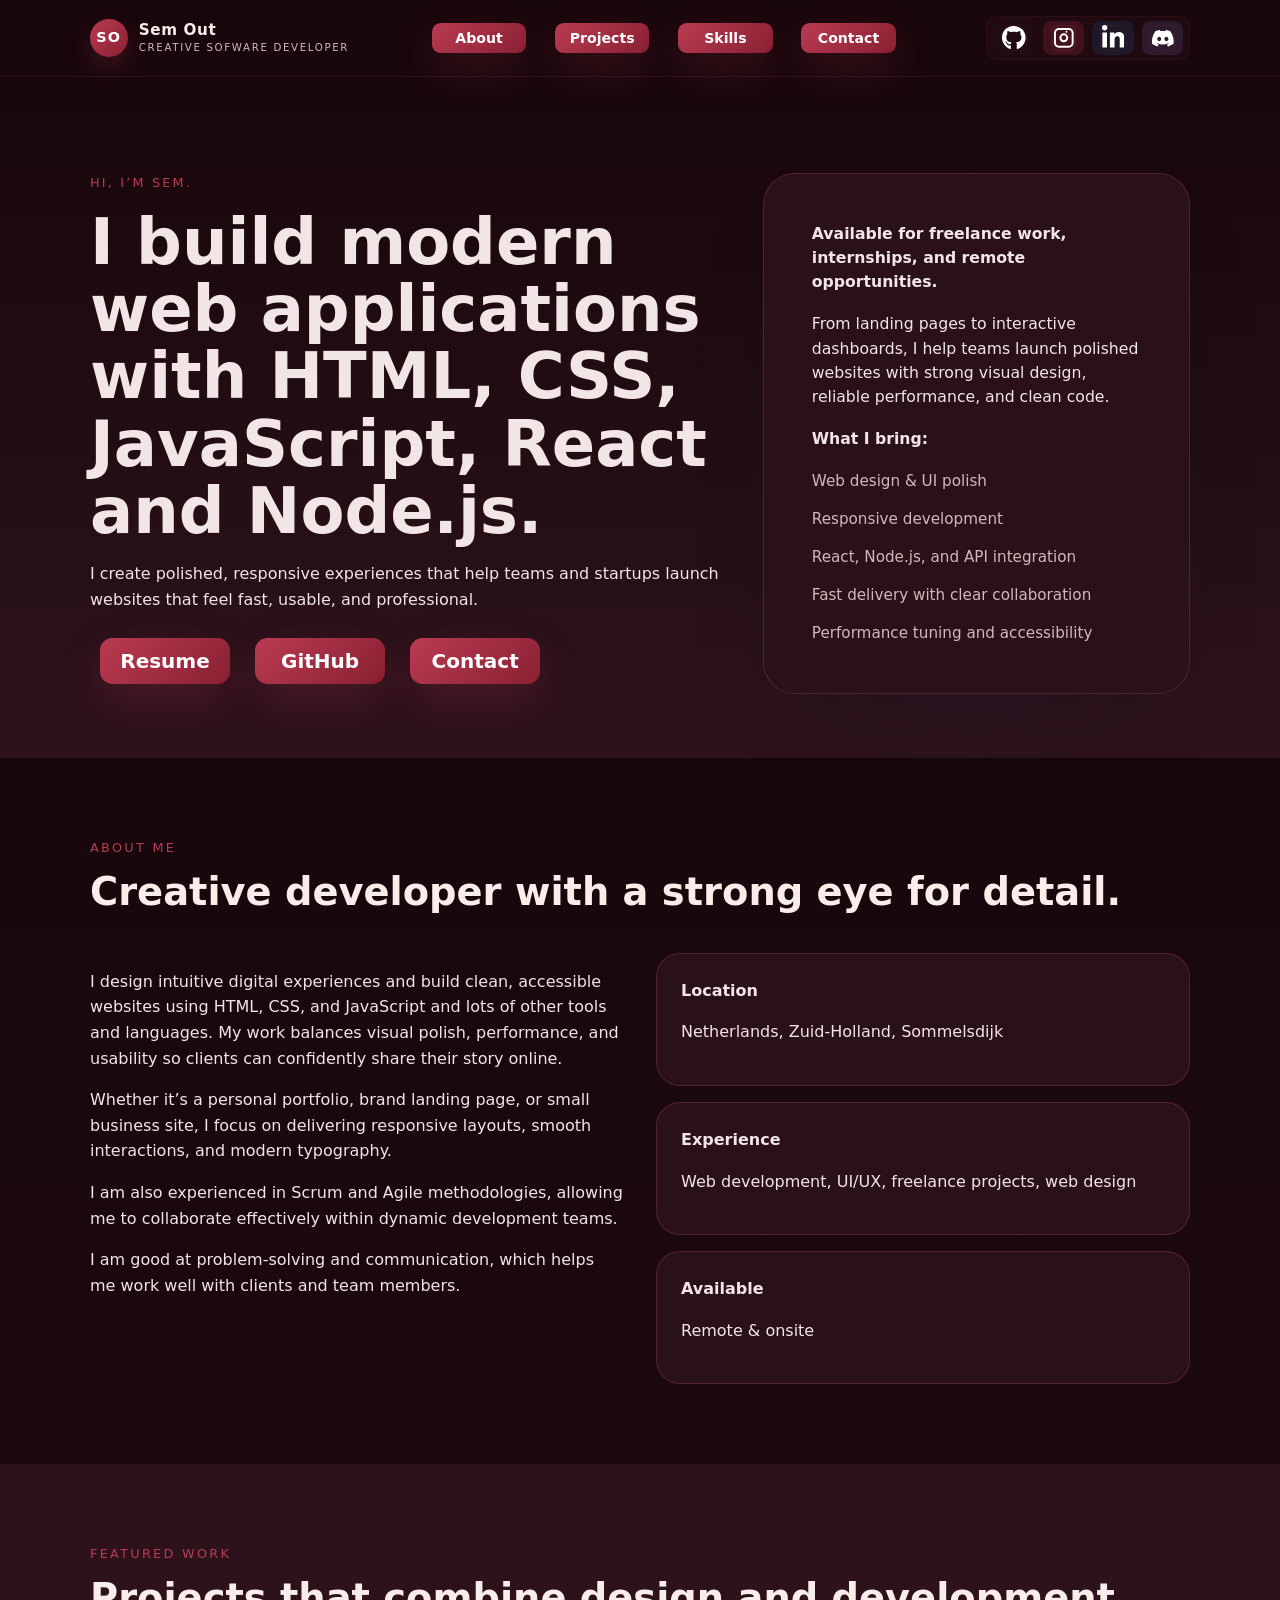
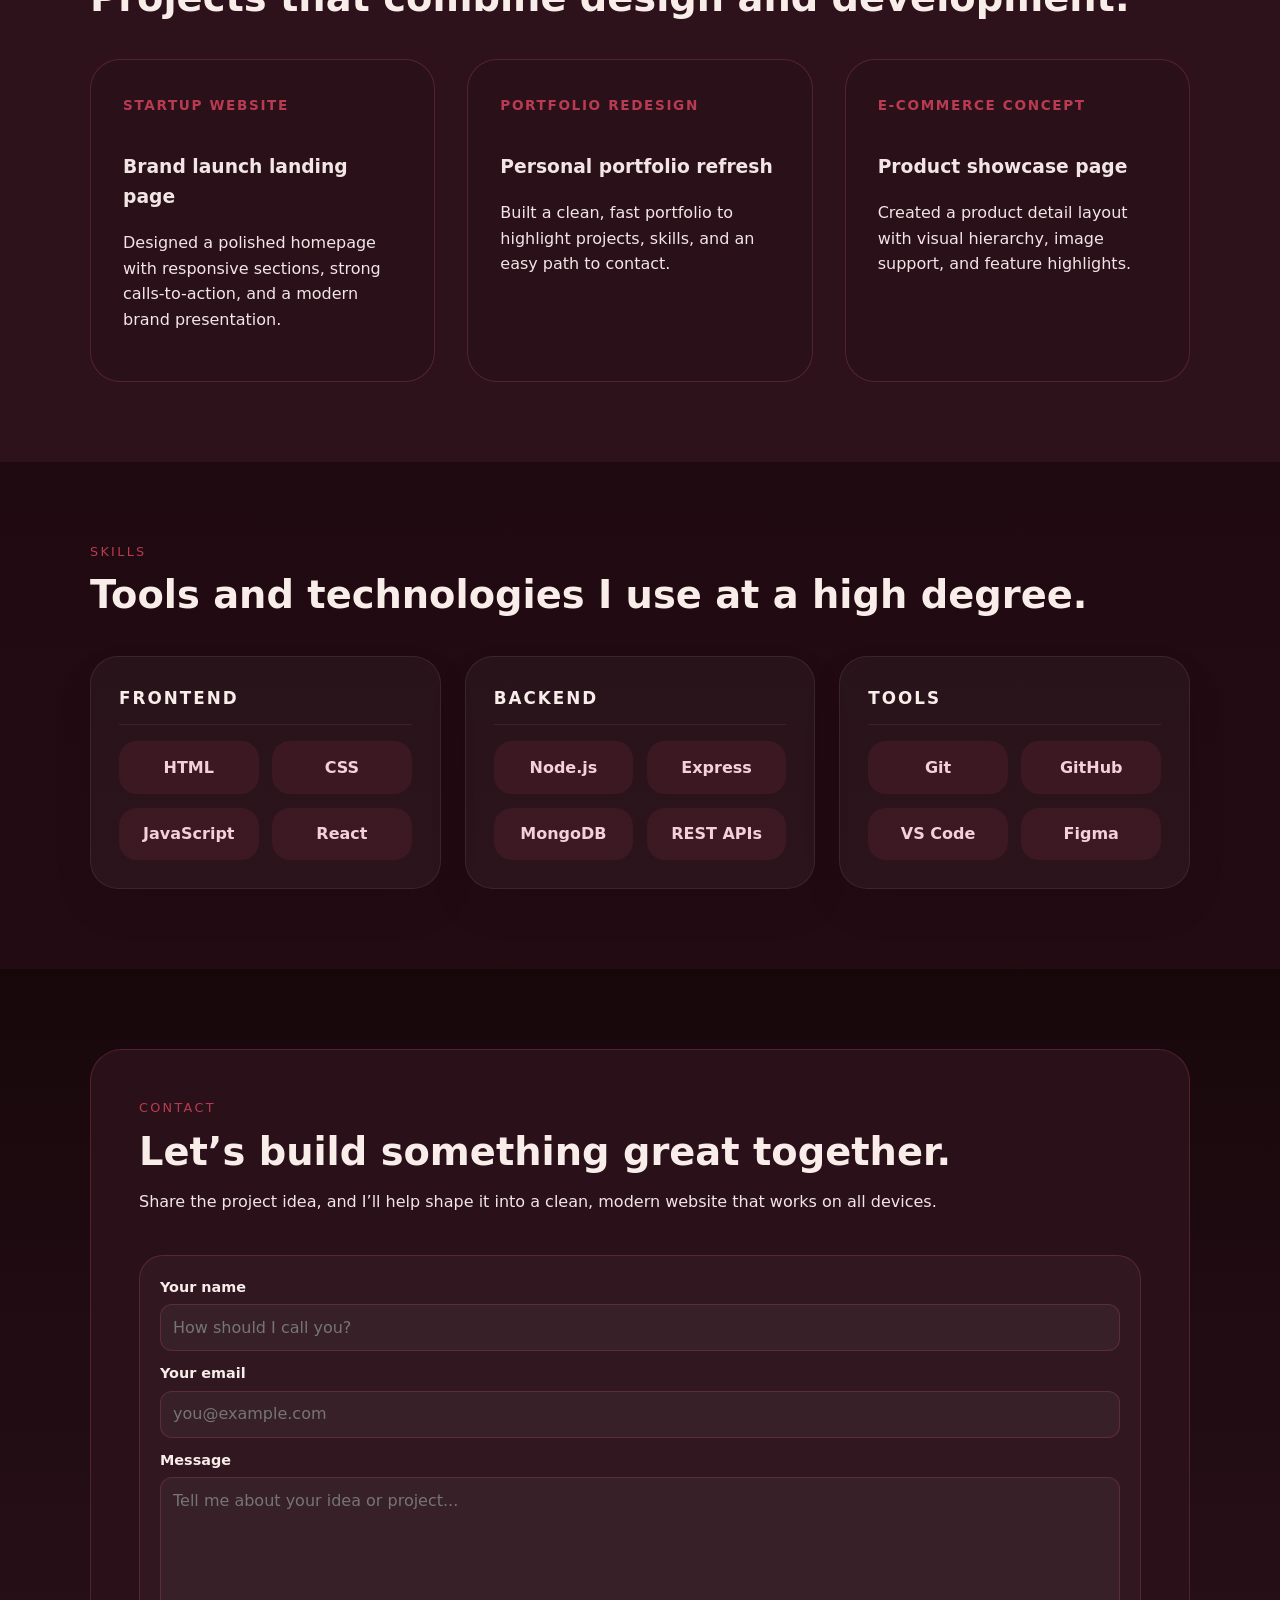
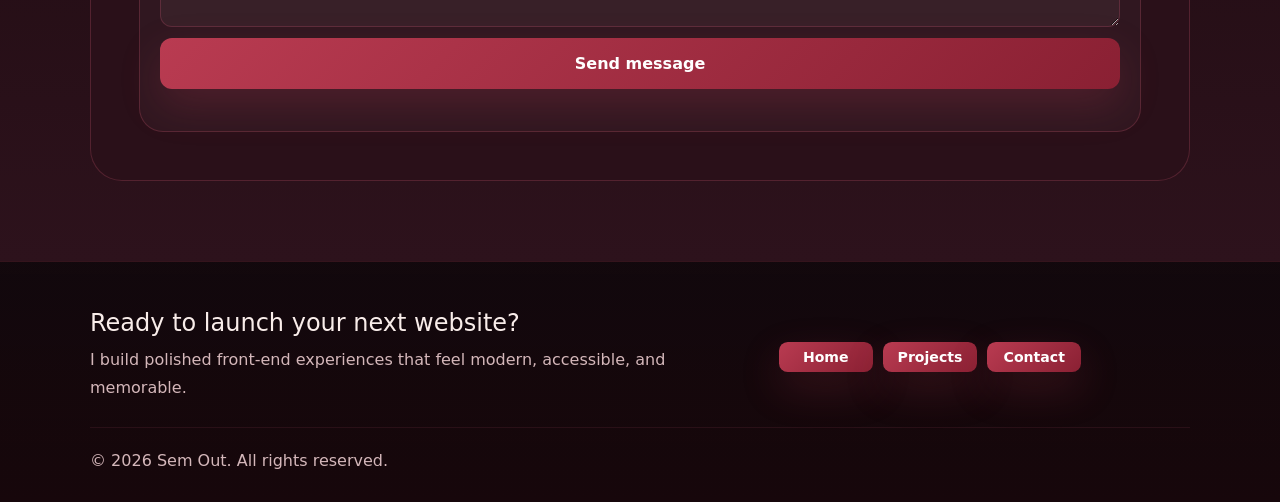
==== commit 9deab61a: "added changes to the hero card and added resume" ====
--- a/index.html
+++ b/index.html
@@ -5,6 +5,16 @@
   <meta name="viewport" content="width=device-width, initial-scale=1.0" />
   <meta name="description" content="Professional portfolio showcasing projects, skills, and contact information." />
   <title>Portfolio | Sem Out</title>
+  <meta property="og:title" content="Sem Out | Portfolio" />
+  <meta property="og:description" content="Professional portfolio of Sem Out — front-end design, development, and project showcases." />
+  <meta property="og:type" content="website" />
+  <meta property="og:image" content="og-image.svg" />
+  <meta property="og:image:alt" content="Sem Out portfolio preview" />
+  <meta name="twitter:card" content="summary_large_image" />
+  <meta name="twitter:title" content="Sem Out | Portfolio" />
+  <meta name="twitter:description" content="Professional portfolio of Sem Out — front-end design, development, and project showcases." />
+  <meta name="twitter:image" content="og-image.svg" />
+  <link rel="icon" href="favicon.svg" type="image/svg+xml" />
   <link rel="stylesheet" href="styles.css" />
 </head>
 <body>
@@ -85,21 +95,26 @@
     <section class="hero section-gradient" id="home">
       <div class="container hero-content">
         <div>
-          <p class="eyebrow">Professional Portfolio</p>
-          <h1>Designing digital experiences with elegant front-end development.</h1>
-          <p class="hero-copy">I build modern, responsive websites that showcase your work with clarity, polish, and strong visual hierarchy.</p>
+          <p class="eyebrow">Hi, I’m Sem.</p>
+          <h1>I build modern web applications with HTML, CSS, JavaScript, React and Node.js.</h1>
+          <p class="hero-copy">I create polished, responsive experiences that help teams and startups launch websites that feel fast, usable, and professional.</p>
           <div class="hero-actions">
-            <a class="button primary" href="#projects">View work</a>
-            <a class="button secondary" href="#contact">Contact me</a>
+            <a class="button primary" href="resume.pdf" target="_blank" rel="noopener">Resume</a>
+            <a class="button secondary" href="https://github.com/SemOut" target="_blank" rel="noopener">GitHub</a>
+            <a class="button secondary" href="#contact">Contact</a>
           </div>
         </div>
         <div class="hero-card">
           <div class="card-panel">
             <p><strong>Available for freelance work, internships, and remote opportunities.</strong></p>
+            <p>From landing pages to interactive dashboards, I help teams launch polished websites with strong visual design, reliable performance, and clean code.</p>
+            <p class="card-note">What I bring:</p>
             <ul>
-              <li>Web design</li>
+              <li>Web design & UI polish</li>
               <li>Responsive development</li>
-              <li>Scrum/Agile work</li>
+              <li>React, Node.js, and API integration</li>
+              <li>Fast delivery with clear collaboration</li>
+              <li>Performance tuning and accessibility</li>
             </ul>
           </div>
         </div>
@@ -167,18 +182,33 @@
         <h2>Tools and technologies I use at a high degree.</h2>
       </div>
       <div class="skill-grid">
-        <div class="skill-chip">HTML</div>
-        <div class="skill-chip">CSS</div>
-        <div class="skill-chip">JavaScript</div>
-        <div class="skill-chip">Java</div>
-        <div class="skill-chip">React</div>
-        <div class="skill-chip">Node.js</div>
-        <div class="skill-chip">Vue.js</div>
-        <div class="skill-chip">Git & GitHub</div>
-        <div class="skill-chip">Responsive design</div>
-        <div class="skill-chip">Cross-browser compatibility</div>
-        <div class="skill-chip">Accessibility</div>
-        <div class="skill-chip">User interface design</div>
+        <div class="skill-group">
+          <h3>Frontend</h3>
+          <div class="skill-group-grid">
+            <div class="skill-chip">HTML</div>
+            <div class="skill-chip">CSS</div>
+            <div class="skill-chip">JavaScript</div>
+            <div class="skill-chip">React</div>
+          </div>
+        </div>
+        <div class="skill-group">
+          <h3>Backend</h3>
+          <div class="skill-group-grid">
+            <div class="skill-chip">Node.js</div>
+            <div class="skill-chip">Express</div>
+            <div class="skill-chip">MongoDB</div>
+            <div class="skill-chip">REST APIs</div>
+          </div>
+        </div>
+        <div class="skill-group">
+          <h3>Tools</h3>
+          <div class="skill-group-grid">
+            <div class="skill-chip">Git</div>
+            <div class="skill-chip">GitHub</div>
+            <div class="skill-chip">VS Code</div>
+            <div class="skill-chip">Figma</div>
+          </div>
+        </div>
       </div>
     </section>
 
--- a/styles.css
+++ b/styles.css
@@ -288,7 +288,7 @@
   display: grid;
   grid-template-columns: 1.5fr 1fr;
   gap: 2rem;
-  align-items: center;
+  align-items: stretch;
 }
 
 .eyebrow {
@@ -312,21 +312,37 @@
 
 .hero-card {
   display: flex;
-  justify-content: flex-end;
+  justify-content: flex-start;
+  align-items: stretch;
 }
 
 .card-panel {
   width: 100%;
+  max-width: 42rem;
+  min-height: 100%;
+  display: flex;
+  flex-direction: column;
+  justify-content: space-between;
   border-radius: 32px;
-  padding: 2rem;
+  padding: 3rem;
   background: var(--card);
-  box-shadow: 0 36px 80px -50px rgba(15, 23, 42, 0.35);
+  box-shadow: 0 40px 100px -55px rgba(15, 23, 42, 0.38);
   border: 1px solid var(--panel-border);
 }
 
 .card-panel p {
-  margin: 0 0 1rem;
+  margin: 0 0 0.85rem;
   color: var(--text);
+  font-size: 0.98rem;
+  line-height: 1.55;
+  max-width: 30rem;
+}
+
+.card-note {
+  margin: 1.2rem 0 0.65rem;
+  color: var(--text-strong);
+  font-weight: 600;
+  font-size: 0.95rem;
 }
 
 .card-panel ul {
@@ -334,11 +350,12 @@
   margin: 0;
   padding: 0;
   display: grid;
-  gap: 0.75rem;
+  gap: 0.85rem;
 }
 
 .card-panel li {
   color: var(--text-muted);
+  font-size: 0.95rem;
 }
 
 .section {
@@ -421,16 +438,44 @@
 
 .skill-grid {
   display: grid;
-  grid-template-columns: repeat(3, minmax(0, 1fr));
+  grid-template-columns: repeat(auto-fit, minmax(240px, 1fr));
+  gap: 1.5rem;
+  align-items: start;
+}
+
+.skill-group {
+  display: grid;
   gap: 1rem;
+  padding: 1.75rem;
+  border-radius: 28px;
+  background: rgba(255, 255, 255, 0.04);
+  border: 1px solid rgba(255, 255, 255, 0.08);
+  box-shadow: 0 20px 40px rgba(0, 0, 0, 0.08);
+}
+
+.skill-group h3 {
+  margin: 0;
+  font-size: 1.05rem;
+  letter-spacing: 0.12em;
+  text-transform: uppercase;
+  color: var(--text-strong);
+  border-bottom: 1px solid rgba(189, 80, 104, 0.18);
+  padding-bottom: 0.75rem;
+}
+
+.skill-group-grid {
+  display: grid;
+  grid-template-columns: repeat(2, minmax(0, 1fr));
+  gap: 0.85rem;
 }
 
 .skill-chip {
-  padding: 1rem 1.25rem;
-  border-radius: 999px;
+  padding: 0.85rem 1rem;
+  border-radius: 18px;
   background: rgba(185, 59, 81, 0.12);
   color: #f3d1d8;
   font-weight: 600;
+  text-align: center;
 }
 
 
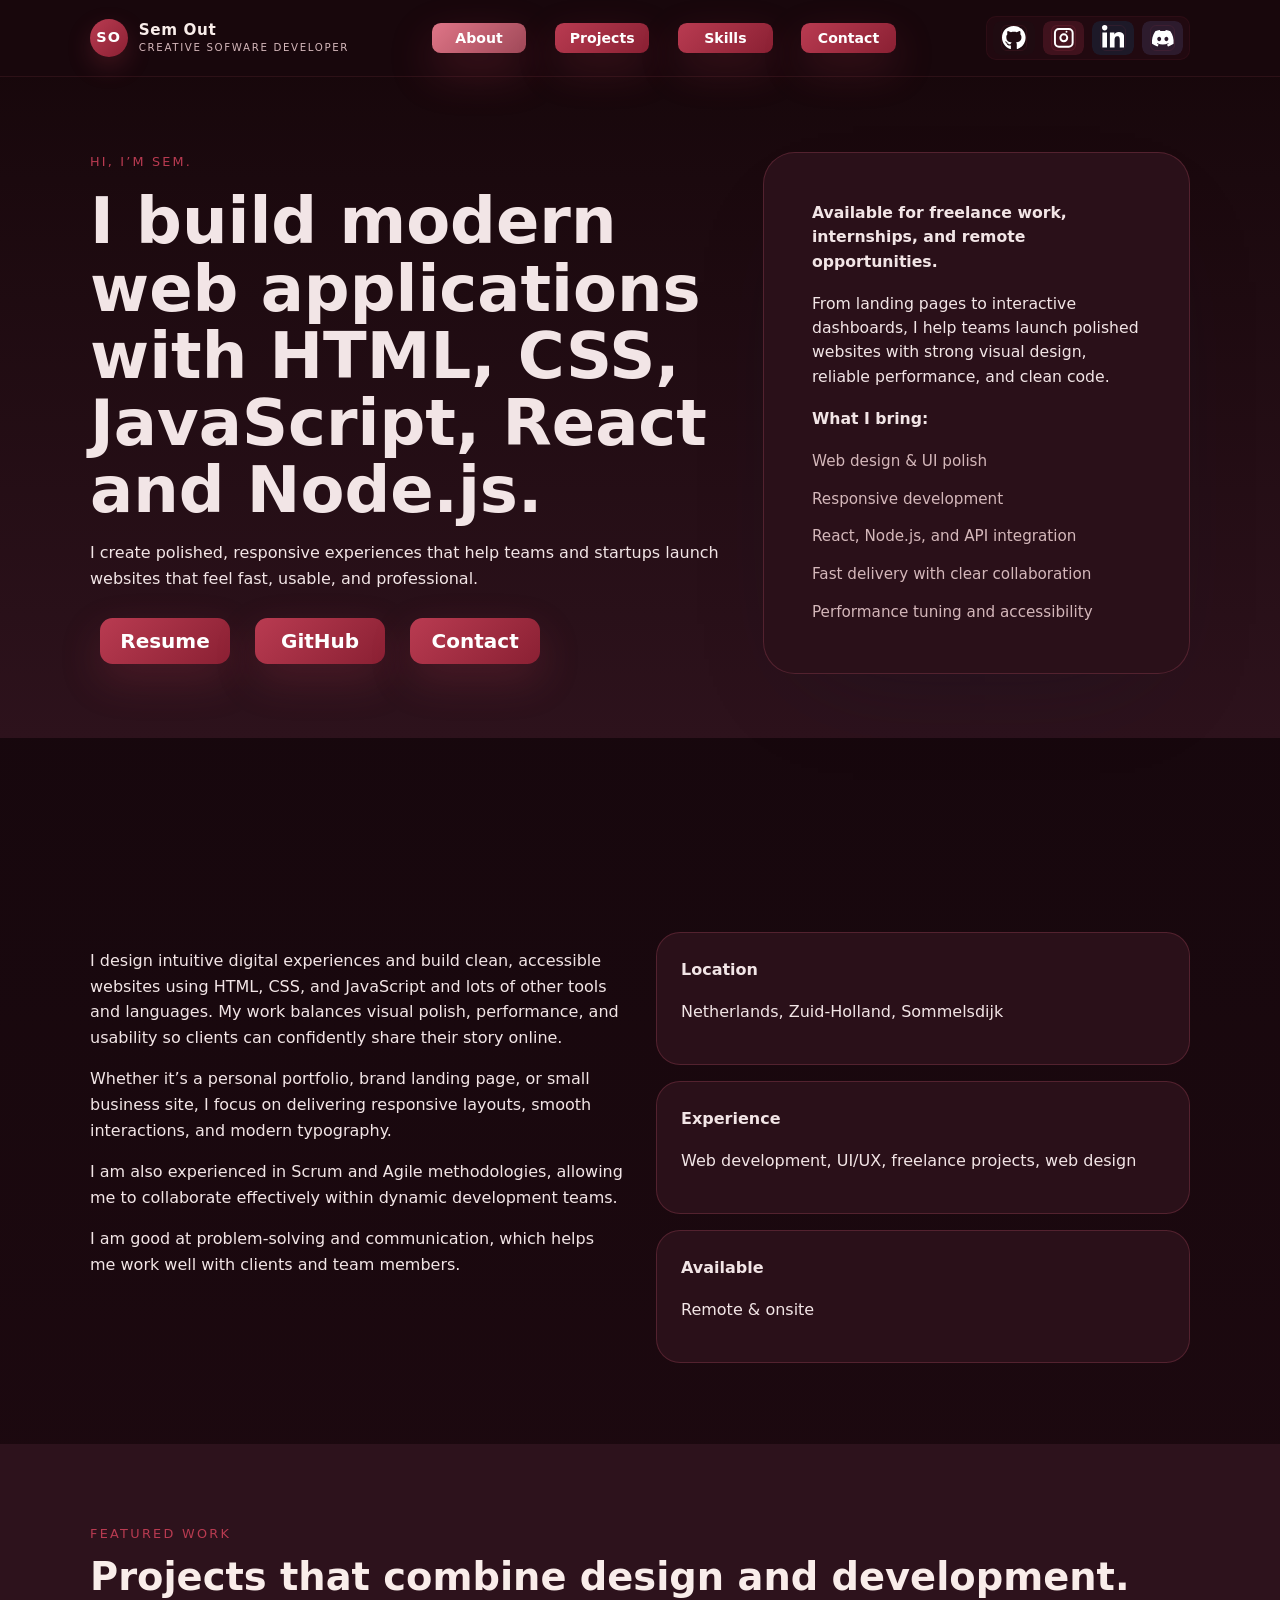
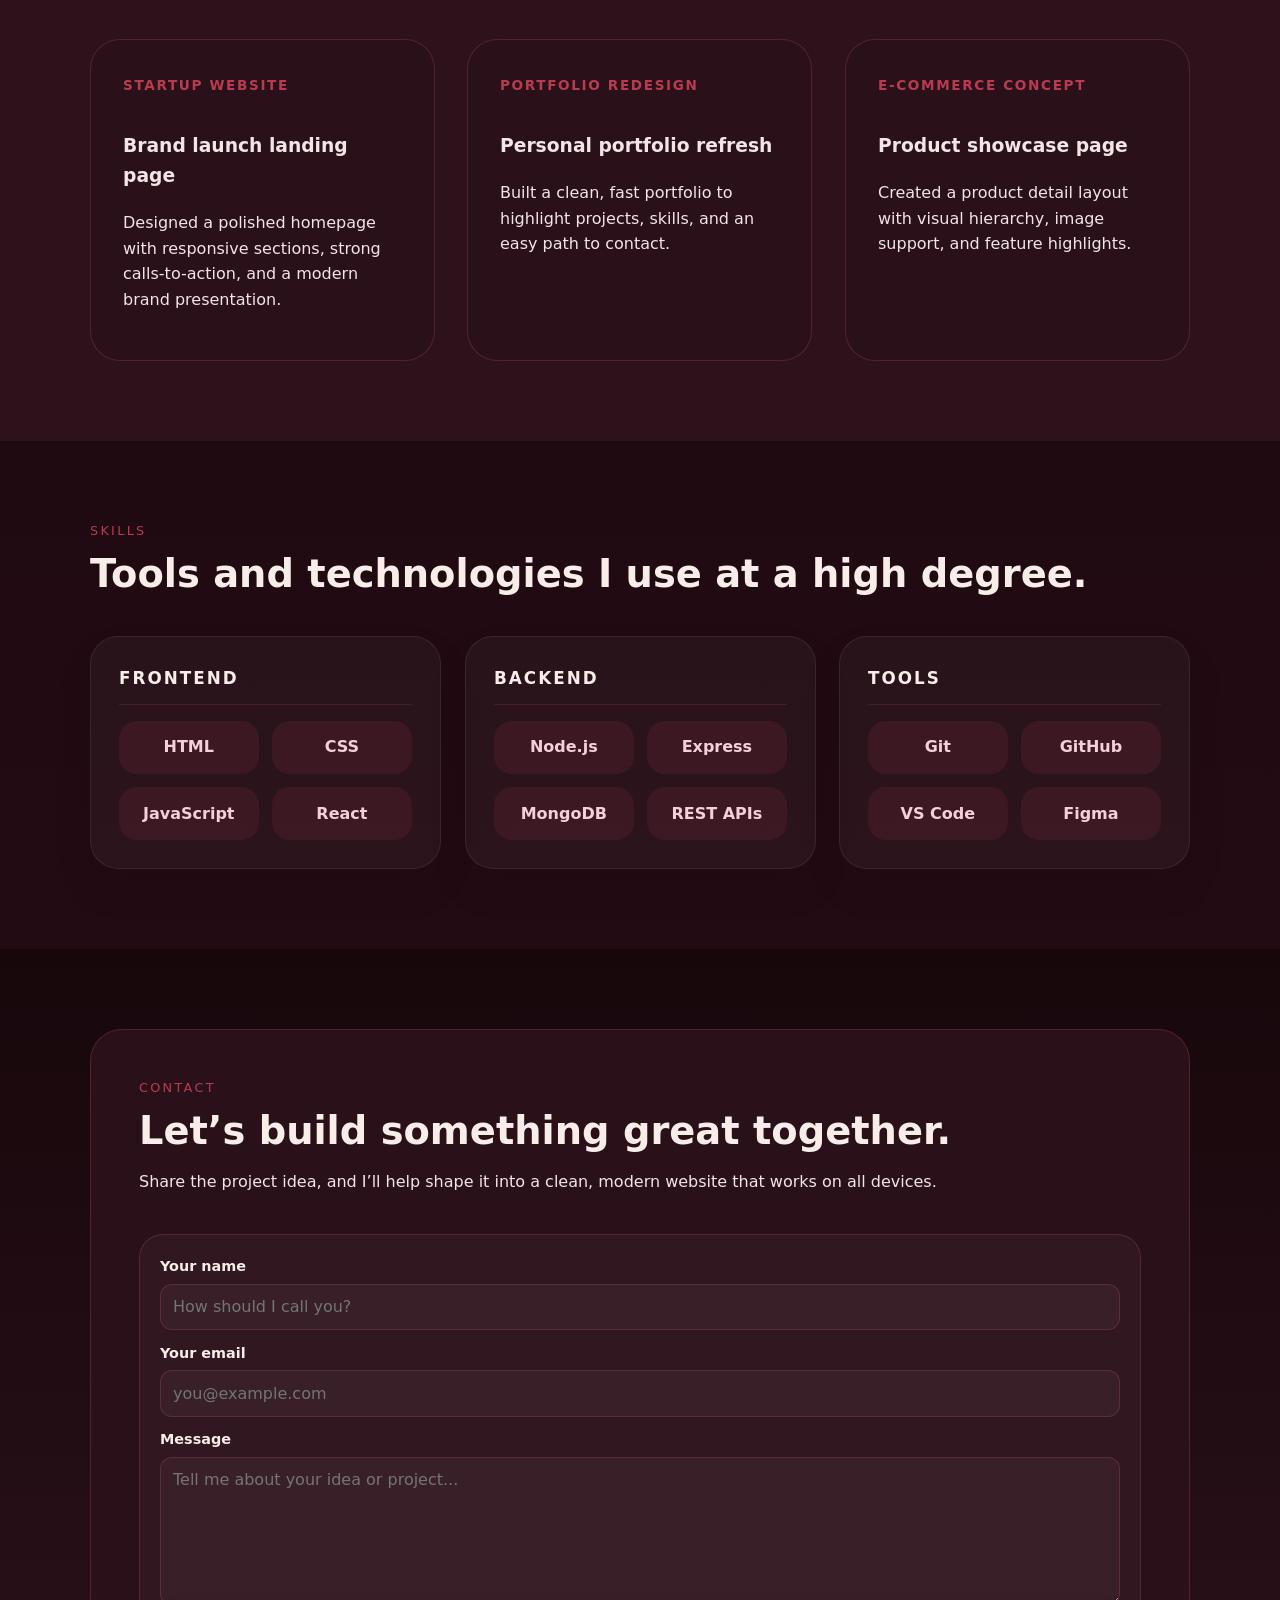
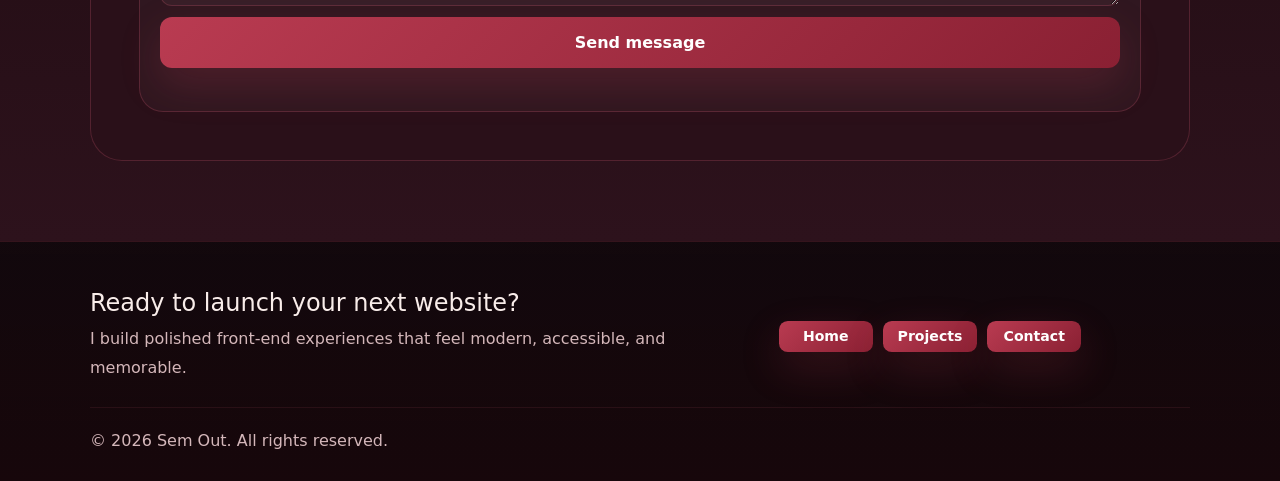
==== commit 4933a778: "fix contact form" ====
--- a/index.html
+++ b/index.html
@@ -219,7 +219,7 @@
           <h2>Let’s build something great together.</h2>
           <p>Share the project idea, and I’ll help shape it into a clean, modern website that works on all devices.</p>
         </div>
-        <form class="contact-form" id="contactForm" data-email="s.out2527@gmail.com" action="https://formsubmit.co/ajax/s.out2527@gmail.com" method="POST" accept-charset="UTF-8">
+        <form class="contact-form" id="contactForm" data-email="s.out2527@gmail.com" action="https://formsubmit.co/s.out2527@gmail.com" method="POST" accept-charset="UTF-8">
           <label class="contact-field">
             <span>Your name</span>
             <input type="text" name="name" placeholder="How should I call you?" required />
--- a/styles.css
+++ b/styles.css
@@ -37,6 +37,8 @@
 
 html {
   scroll-behavior: smooth;
+  overflow-x: hidden;
+  width: 100%;
 }
 
 body {
@@ -44,6 +46,9 @@
   min-height: 100vh;
   background: var(--bg);
   color: var(--text);
+  overflow-x: hidden;
+  width: 100%;
+  -webkit-overflow-scrolling: touch;
 }
 
 img {
@@ -64,8 +69,9 @@
 }
 
 .site-header {
-  position: sticky;
+  position: fixed;
   top: 0;
+  width: 100%;
   z-index: 10;
   background: var(--header-bg);
   backdrop-filter: blur(14px);
@@ -78,6 +84,23 @@
   justify-content: space-between;
   gap: 1rem;
   padding: 1rem 0;
+}
+
+body {
+  margin: 0;
+  min-height: 100vh;
+  background: var(--bg);
+  color: var(--text);
+  overflow-x: hidden;
+  width: 100%;
+  -webkit-overflow-scrolling: touch;
+  padding-top: 3.5rem;
+}
+
+@media (max-width: 640px) {
+  body {
+    padding-top: 2.5rem;
+  }
 }
 
 .brand {
@@ -219,14 +242,25 @@
 }
 
 .button:hover,
-.footer-links a:hover,
+ .email-btn:hover,
 .btn:hover,
 .nav-links a:hover {
   color: white;
   background: linear-gradient(135deg, #d8576d, #b83b52);
 }
 
+.nav-links a.active {
+  background: linear-gradient(135deg, #d8576d, #8a2033);
+  box-shadow: 0 18px 44px rgba(185, 59, 81, 0.28);
+}
+
+.nav-links a.active::after {
+  transform: skewX(-45deg) scale(1, 1);
+  background: rgba(255, 255, 255, 0.18);
+}
+
 .button::after,
+.email-btn::after,
 .footer-links a::after,
 .btn::after,
 .nav-links a::after {
@@ -243,6 +277,7 @@
 }
 
 .button:hover::after,
+.email-btn:hover::after,
 .footer-links a:hover::after,
 .btn:hover::after,
 .nav-links a:hover::after {
@@ -330,6 +365,12 @@
   border: 1px solid var(--panel-border);
 }
 
+.section.container > .card-panel {
+  margin: 0 auto;
+  width: min(60rem, 100%);
+  max-width: 60rem;
+}
+
 .card-panel p {
   margin: 0 0 0.85rem;
   color: var(--text);
@@ -343,6 +384,18 @@
   color: var(--text-strong);
   font-weight: 600;
   font-size: 0.95rem;
+}
+
+.reveal {
+  opacity: 0;
+  transform: translateY(18px);
+  transition: opacity 0.65s ease-out, transform 0.65s ease-out;
+  will-change: opacity, transform;
+}
+
+.reveal-visible {
+  opacity: 1;
+  transform: translateY(0);
 }
 
 .card-panel ul {
@@ -572,6 +625,25 @@
   min-width: 10ch;
   box-shadow: 0 16px 40px rgba(185, 59, 81, 0.22);
   transition: transform 0.18s ease, box-shadow 0.18s ease, background 0.18s ease;
+  position: relative;
+  overflow: hidden;
+}
+
+.email-btn::after {
+  content: "";
+  background: rgba(255, 255, 255, 0.12);
+  position: absolute;
+  z-index: -1;
+  left: -20%;
+  right: -20%;
+  top: 0;
+  bottom: 0;
+  transform: skewX(-45deg) scale(0, 1);
+  transition: all 0.5s;
+}
+
+.email-btn:hover::after {
+  transform: skewX(-45deg) scale(1, 1);
 }
 
 .email-btn:hover {
@@ -640,55 +712,155 @@
   .contact-panel,
   .two-column,
   .project-grid,
-  .skill-grid {
+  .skill-grid,
+  .footer-panel {
     grid-template-columns: 1fr;
   }
 
   .hero {
     padding-top: 4rem;
   }
+
+  .footer-panel {
+    gap: 1rem;
+    align-items: start;
+    padding-bottom: 1rem;
+    border-bottom: none;
+  }
+
+  .footer-brand {
+    text-align: center;
+  }
+
+  .footer-links {
+    display: flex;
+    gap: 0.75rem;
+    justify-content: center;
+    flex-wrap: wrap;
+    width: 100%;
+  }
+
+  .footer-links a {
+    flex: 0 1 auto;
+    min-width: 32%;
+    width: auto;
+    margin: 0.25rem;
+  }
+
+  .footer-note {
+    padding-top: 1rem;
+  }
+
+  .footer-note p {
+    text-align: center;
+  }
 }
 
 @media (max-width: 640px) {
+  .header-content {
+    flex-direction: column;
+    gap: 0.35rem;
+    align-items: flex-start;
+    padding: 0.5rem 0;
+  }
+
+  .brand {
+    display: flex;
+    align-items: center;
+    gap: 0.5rem;
+    width: 100%;
+  }
+
+  .brand-link {
+    gap: 0.4rem;
+  }
+
+  .brand-mark {
+    width: 1.8rem;
+    height: 1.8rem;
+  }
+
+  .brand-text strong {
+    font-size: 0.85rem;
+  }
+
+  .brand-text small {
+    font-size: 0.5rem;
+  }
+
+  .social-card {
+    margin-left: auto;
+    padding: 0.15rem 0.25rem;
+  }
+
+  .Btn {
+    height: 1.8rem;
+    min-width: 2rem;
+  }
+
+  .svgContainer {
+    width: 1.3rem;
+    height: 1.3rem;
+  }
+
   .nav-links {
     flex-wrap: wrap;
     justify-content: center;
-  }
-
-  .header-content {
-    flex-direction: column;
+    width: 100%;
     gap: 0.5rem;
-    align-items: stretch;
-  }
-
-  .nav-links {
-    order: 2;
-    justify-content: center;
+  }
+
+  .nav-links a {
+    padding: 0 0.5rem;
+    min-width: 5.5em;
+    height: 1.9em;
+    font-size: 0.8rem;
+    margin: 0.15rem;
   }
 
   .section {
     padding: 3rem 0;
   }
 
-  .button,
-  .footer-links a {
+  .button {
     width: 100%;
   }
 
-  .footer-content {
-    flex-direction: column;
-    align-items: stretch;
+  /* Stack footer into a single column and center content for small screens */
+  .footer-panel {
+    grid-template-columns: 1fr;
     gap: 1rem;
+    align-items: start;
+    padding-bottom: 1rem;
+    border-bottom: none;
+  }
+
+  .footer-brand {
+    text-align: center;
   }
 
   .footer-links {
     display: flex;
-    gap: 0.75rem;
+    gap: 0.5rem;
+    justify-content: center;
+    flex-wrap: wrap;
     width: 100%;
   }
 
+  /* Make footer links sit side-by-side but not full-width buttons */
   .footer-links a {
-    flex: 1;
+    flex: 0 1 auto;
+    min-width: 36%;
+    width: auto;
+    margin: 0.25rem;
+  }
+
+  .footer-note {
+    padding-top: 1rem;
+  }
+
+  .footer-note p {
+    text-align: center;
   }
 
 }
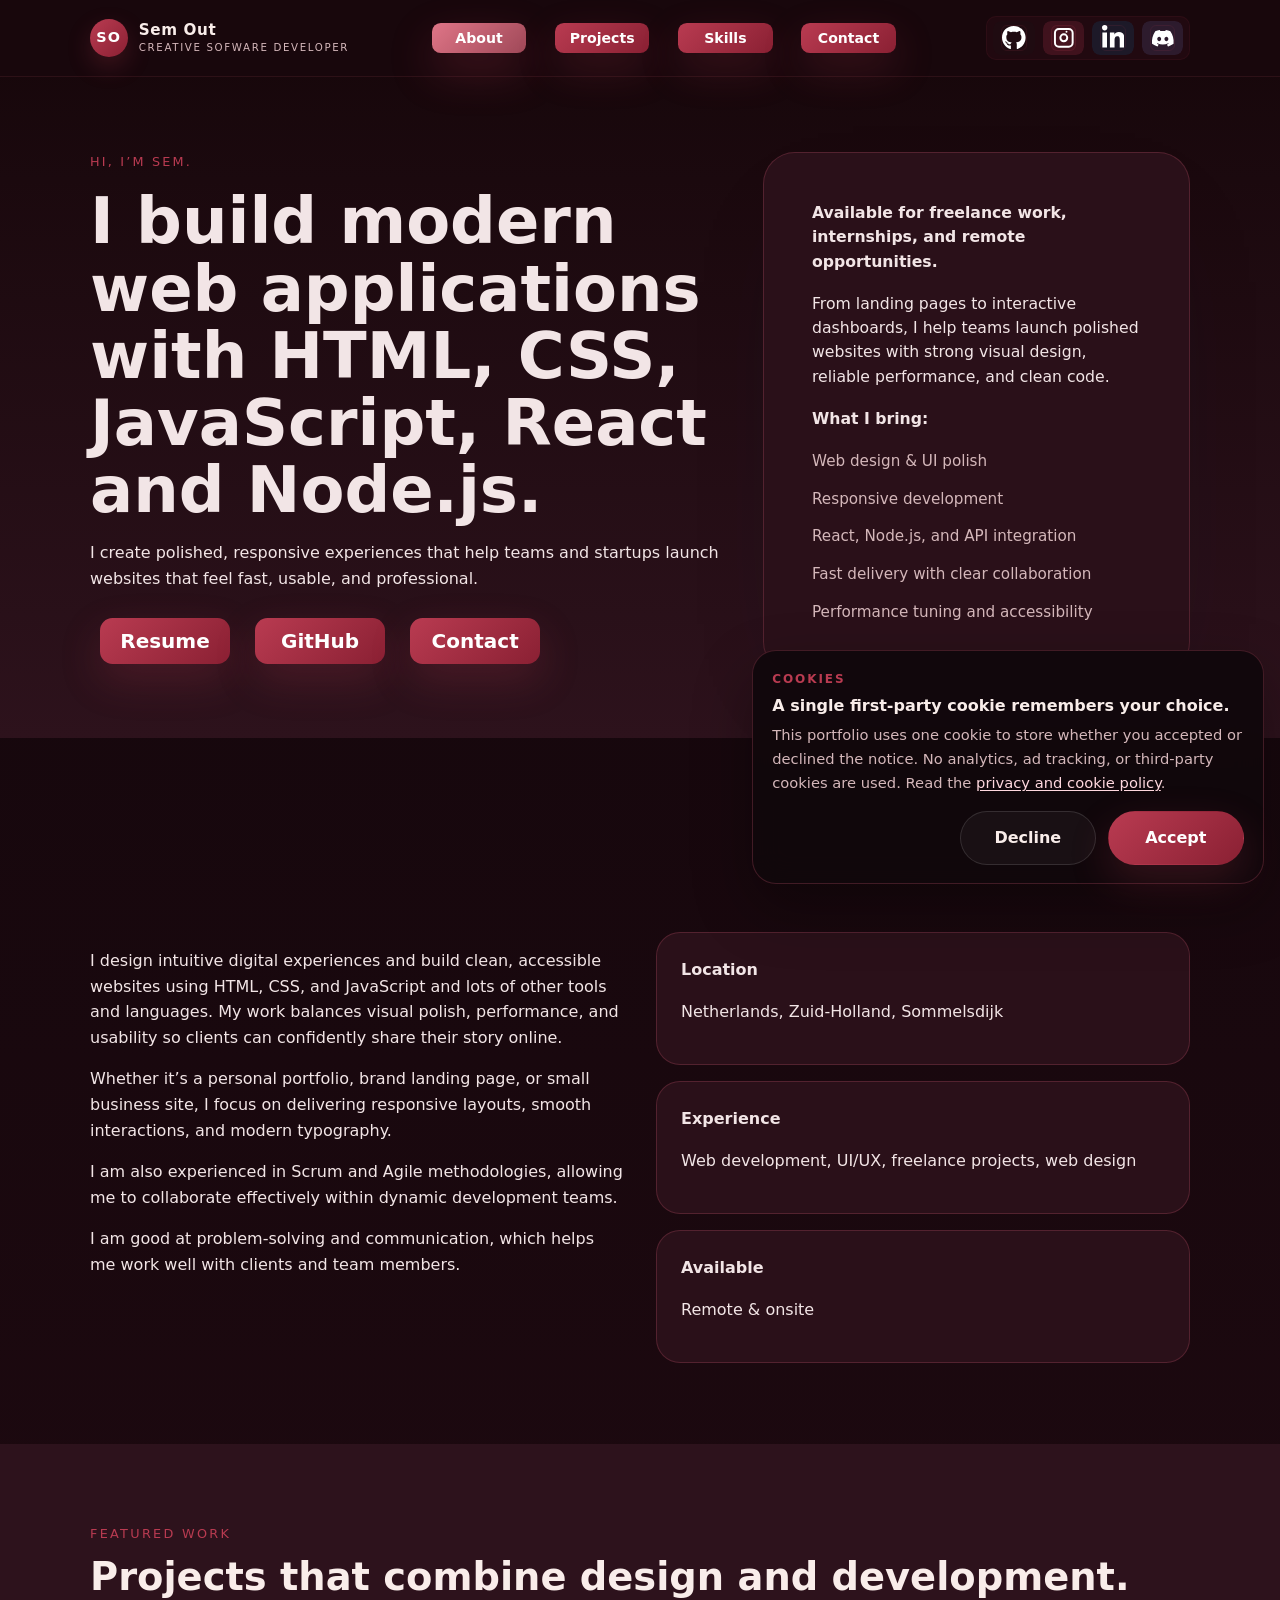
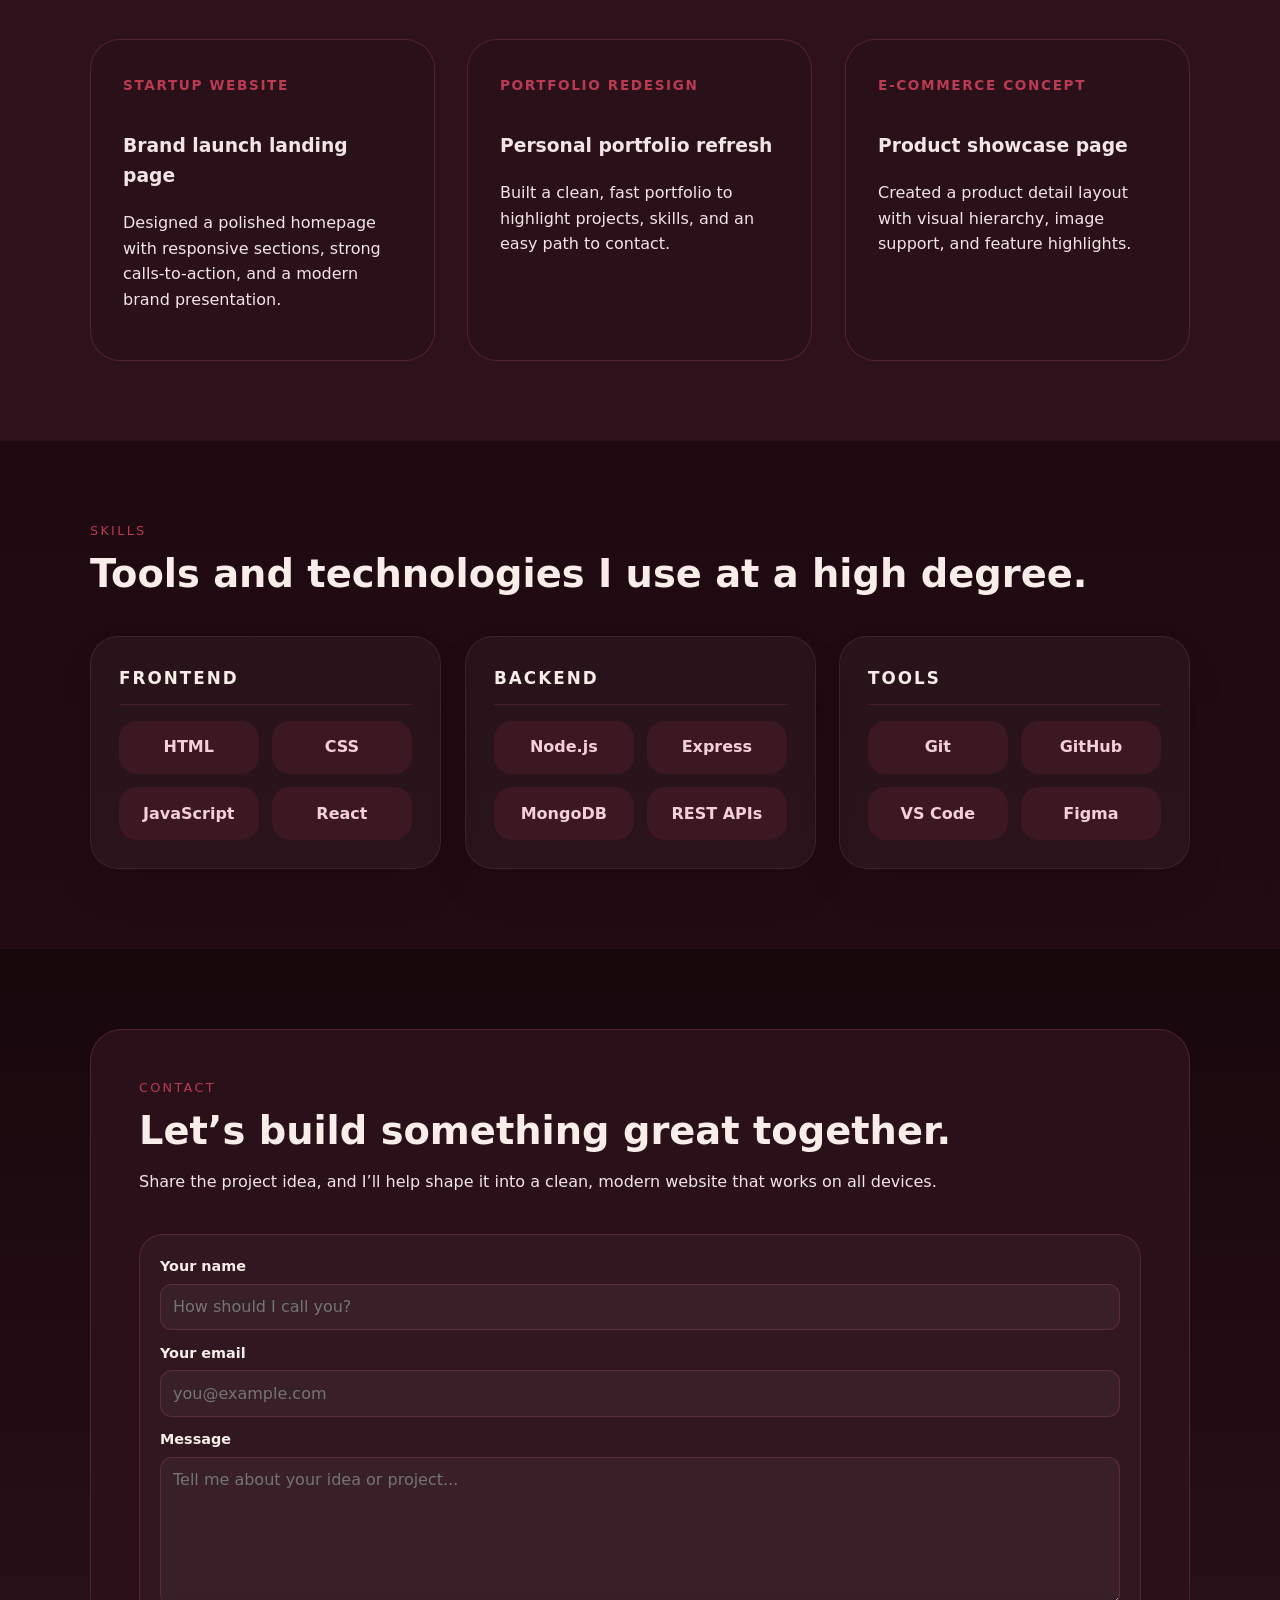
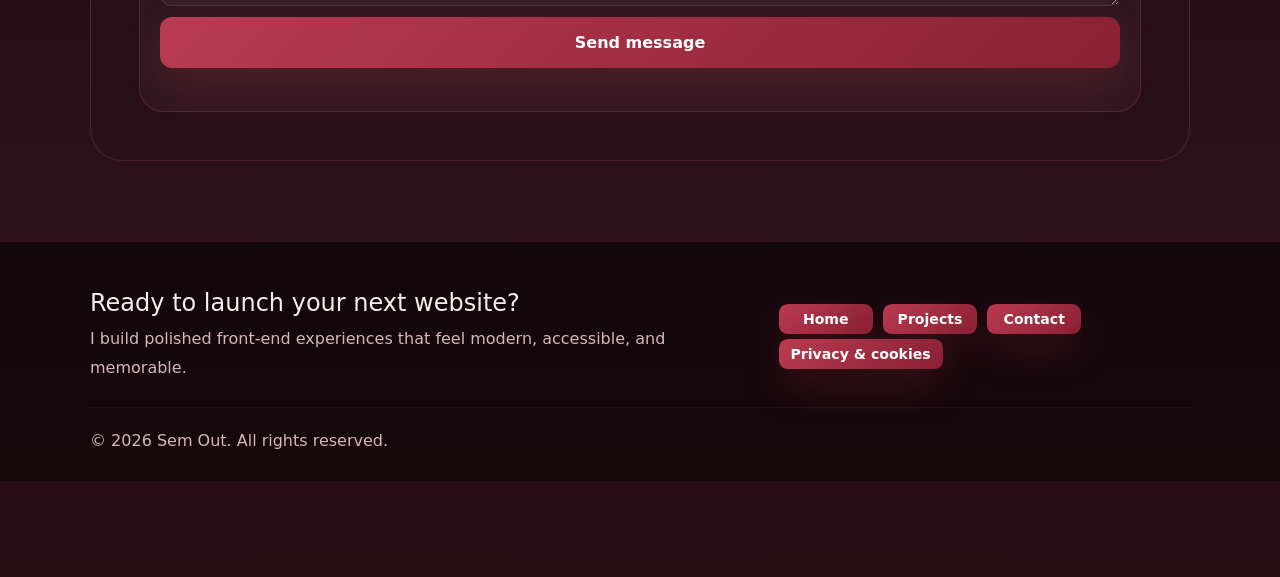
==== commit c16764df: "cookies added" ====
--- a/index.html
+++ b/index.html
@@ -14,7 +14,9 @@
   <meta name="twitter:title" content="Sem Out | Portfolio" />
   <meta name="twitter:description" content="Professional portfolio of Sem Out — front-end design, development, and project showcases." />
   <meta name="twitter:image" content="og-image.svg" />
-  <link rel="icon" href="favicon.svg" type="image/svg+xml" />
+  <link rel="icon" href="/favicon.ico" sizes="any" />
+  <link rel="icon" href="/favicon-48x48.png" type="image/png" sizes="48x48" />
+  <link rel="icon" href="/favicon.svg" type="image/svg+xml" />
   <link rel="stylesheet" href="styles.css" />
 </head>
 <body>
@@ -219,7 +221,11 @@
           <h2>Let’s build something great together.</h2>
           <p>Share the project idea, and I’ll help shape it into a clean, modern website that works on all devices.</p>
         </div>
-        <form class="contact-form" id="contactForm" data-email="s.out2527@gmail.com" action="https://formsubmit.co/s.out2527@gmail.com" method="POST" accept-charset="UTF-8">
+        <form class="contact-form" id="contactForm" name="contact" method="POST" action="/thank-you.html" data-netlify="true" netlify-honeypot="bot-field" accept-charset="UTF-8">
+          <input type="hidden" name="form-name" value="contact" />
+          <p hidden>
+            <label>Do not fill this out if you're human: <input name="bot-field" /></label>
+          </p>
           <label class="contact-field">
             <span>Your name</span>
             <input type="text" name="name" placeholder="How should I call you?" required />
@@ -232,9 +238,7 @@
             <span>Message</span>
             <textarea name="message" rows="5" placeholder="Tell me about your idea or project..." required></textarea>
           </label>
-          <input type="hidden" name="_captcha" value="false" />
-          <input type="hidden" name="_template" value="table" />
-          <input type="hidden" name="_subject" id="formSubject" value="New portfolio message" />
+          <input type="hidden" name="subject" id="formSubject" value="New portfolio message" />
           <button class="email-btn" type="submit" id="submitButton">Send message</button>
           <p class="form-status" id="formStatus" aria-live="polite"></p>
         </form>
@@ -252,6 +256,7 @@
         <a href="#home">Home</a>
         <a href="#projects">Projects</a>
         <a href="#contact">Contact</a>
+        <a href="privacy-policy.html">Privacy & cookies</a>
       </nav>
     </div>
     <div class="container footer-note">
--- a/styles.css
+++ b/styles.css
@@ -97,7 +97,7 @@
   padding-top: 3.5rem;
 }
 
-@media (max-width: 640px) {
+@media (max-width: 840px) {
   body {
     padding-top: 2.5rem;
   }
@@ -610,6 +610,137 @@
   color: #ff9aa2;
 }
 
+.cookie-banner {
+  position: fixed;
+  right: 1rem;
+  bottom: 1rem;
+  z-index: 30;
+  width: min(32rem, calc(100vw - 2rem));
+  padding: 1.15rem 1.2rem;
+  border-radius: 24px;
+  background: rgba(17, 8, 12, 0.96);
+  border: 1px solid rgba(189, 80, 104, 0.28);
+  box-shadow: 0 24px 60px rgba(0, 0, 0, 0.32);
+  backdrop-filter: blur(16px);
+  display: grid;
+  gap: 1rem;
+  transform: translateY(18px);
+  opacity: 0;
+  pointer-events: none;
+  transition: opacity 0.2s ease, transform 0.2s ease;
+}
+
+.cookie-banner.is-visible {
+  opacity: 1;
+  transform: translateY(0);
+  pointer-events: auto;
+}
+
+.cookie-banner__copy {
+  display: grid;
+  gap: 0.35rem;
+}
+
+.cookie-banner__eyebrow {
+  margin: 0;
+  color: var(--accent);
+  text-transform: uppercase;
+  letter-spacing: 0.16em;
+  font-size: 0.75rem;
+  font-weight: 700;
+}
+
+.cookie-banner__title {
+  margin: 0;
+  color: var(--text-strong);
+  font-size: 1rem;
+  font-weight: 700;
+  line-height: 1.4;
+}
+
+.cookie-banner__text {
+  margin: 0;
+  color: var(--text-muted);
+  font-size: 0.92rem;
+  line-height: 1.65;
+}
+
+.cookie-banner a {
+  color: #ffd8df;
+  text-underline-offset: 0.14em;
+}
+
+.cookie-banner a:hover {
+  color: #ffffff;
+}
+
+.cookie-banner__actions {
+  display: flex;
+  flex-wrap: wrap;
+  gap: 0.75rem;
+  justify-content: flex-end;
+}
+
+.cookie-button {
+  display: inline-flex;
+  align-items: center;
+  justify-content: center;
+  min-width: 8.5rem;
+  padding: 0.8rem 1rem;
+  border: 1px solid transparent;
+  border-radius: 999px;
+  background: linear-gradient(135deg, #b93b51, #8a2033);
+  color: #ffffff;
+  font-weight: 700;
+  cursor: pointer;
+  box-shadow: 0 16px 40px rgba(185, 59, 81, 0.22);
+  transition: transform 0.18s ease, box-shadow 0.18s ease, background 0.18s ease;
+}
+
+.cookie-button:hover {
+  background: linear-gradient(135deg, #d8576d, #b83b52);
+  transform: translateY(-1px);
+  box-shadow: 0 18px 44px rgba(185, 59, 81, 0.28);
+}
+
+.cookie-button--ghost {
+  background: rgba(255, 255, 255, 0.04);
+  border-color: rgba(255, 255, 255, 0.12);
+  color: var(--text-strong);
+  box-shadow: none;
+}
+
+.cookie-button--ghost:hover {
+  background: rgba(255, 255, 255, 0.08);
+  box-shadow: none;
+}
+
+.cookie-settings-trigger {
+  position: fixed;
+  left: 1rem;
+  bottom: 1rem;
+  z-index: 29;
+  padding: 0.65rem 0.9rem;
+  border: 1px solid rgba(189, 80, 104, 0.22);
+  border-radius: 999px;
+  background: rgba(17, 8, 12, 0.9);
+  color: var(--text-muted);
+  font-size: 0.85rem;
+  font-weight: 600;
+  cursor: pointer;
+  box-shadow: 0 14px 30px rgba(0, 0, 0, 0.22);
+  backdrop-filter: blur(12px);
+}
+
+.cookie-settings-trigger:hover {
+  color: var(--text-strong);
+  border-color: rgba(189, 80, 104, 0.35);
+}
+
+body.cookie-banner-open {
+  padding-bottom: 6rem;
+}
+
 /* simple button style for email (fits, but not the .btn look) */
 .email-btn {
   display: inline-flex;
@@ -708,6 +839,68 @@
 }
 
 @media (max-width: 840px) {
+  .header-content {
+    flex-direction: column;
+    gap: 0.35rem;
+    align-items: flex-start;
+    padding: 0.5rem 0;
+  }
+
+  .brand {
+    display: flex;
+    align-items: center;
+    gap: 0.5rem;
+    width: 100%;
+  }
+
+  .brand-link {
+    gap: 0.4rem;
+  }
+
+  .brand-mark {
+    width: 1.8rem;
+    height: 1.8rem;
+  }
+
+  .brand-text strong {
+    font-size: 0.85rem;
+  }
+
+  .brand-text small {
+    font-size: 0.5rem;
+  }
+
+  .social-card {
+    margin-left: auto;
+    padding: 0.15rem 0.25rem;
+  }
+
+  .Btn {
+    height: 1.8rem;
+    min-width: 2rem;
+  }
+
+  .svgContainer {
+    width: 1.3rem;
+    height: 1.3rem;
+  }
+
+  .nav-links {
+    flex-wrap: nowrap;
+    justify-content: center;
+    width: 100%;
+    gap: 0.25rem;
+  }
+
+  .nav-links a {
+    flex: 1 1 0;
+    min-width: 0;
+    padding: 0 0.35rem;
+    height: 1.9em;
+    font-size: 0.72rem;
+    margin: 0.1rem;
+  }
+
   .hero-content,
   .contact-panel,
   .two-column,
@@ -742,114 +935,6 @@
 
   .footer-links a {
     flex: 0 1 auto;
-    min-width: 32%;
-    width: auto;
-    margin: 0.25rem;
-  }
-
-  .footer-note {
-    padding-top: 1rem;
-  }
-
-  .footer-note p {
-    text-align: center;
-  }
-}
-
-@media (max-width: 640px) {
-  .header-content {
-    flex-direction: column;
-    gap: 0.35rem;
-    align-items: flex-start;
-    padding: 0.5rem 0;
-  }
-
-  .brand {
-    display: flex;
-    align-items: center;
-    gap: 0.5rem;
-    width: 100%;
-  }
-
-  .brand-link {
-    gap: 0.4rem;
-  }
-
-  .brand-mark {
-    width: 1.8rem;
-    height: 1.8rem;
-  }
-
-  .brand-text strong {
-    font-size: 0.85rem;
-  }
-
-  .brand-text small {
-    font-size: 0.5rem;
-  }
-
-  .social-card {
-    margin-left: auto;
-    padding: 0.15rem 0.25rem;
-  }
-
-  .Btn {
-    height: 1.8rem;
-    min-width: 2rem;
-  }
-
-  .svgContainer {
-    width: 1.3rem;
-    height: 1.3rem;
-  }
-
-  .nav-links {
-    flex-wrap: wrap;
-    justify-content: center;
-    width: 100%;
-    gap: 0.5rem;
-  }
-
-  .nav-links a {
-    padding: 0 0.5rem;
-    min-width: 5.5em;
-    height: 1.9em;
-    font-size: 0.8rem;
-    margin: 0.15rem;
-  }
-
-  .section {
-    padding: 3rem 0;
-  }
-
-  .button {
-    width: 100%;
-  }
-
-  /* Stack footer into a single column and center content for small screens */
-  .footer-panel {
-    grid-template-columns: 1fr;
-    gap: 1rem;
-    align-items: start;
-    padding-bottom: 1rem;
-    border-bottom: none;
-  }
-
-  .footer-brand {
-    text-align: center;
-  }
-
-  .footer-links {
-    display: flex;
-    gap: 0.5rem;
-    justify-content: center;
-    flex-wrap: wrap;
-    width: 100%;
-  }
-
-  /* Make footer links sit side-by-side but not full-width buttons */
-  .footer-links a {
-    flex: 0 1 auto;
     min-width: 36%;
     width: auto;
     margin: 0.25rem;
@@ -861,6 +946,56 @@
 
   .footer-note p {
     text-align: center;
+  }
+
+  .cookie-banner {
+    right: 0.75rem;
+    left: 0.75rem;
+    bottom: 0.75rem;
+    width: auto;
+  }
+
+  .cookie-banner__actions {
+    justify-content: stretch;
+  }
+
+  .cookie-button {
+    flex: 1 1 9rem;
+  }
+
+  .cookie-settings-trigger {
+    left: 0.75rem;
+    bottom: 0.75rem;
+  }
+
+  body.cookie-banner-open {
+    padding-bottom: 8.5rem;
+  }
+}
+
+@media (max-width: 640px) {
+  .nav-links {
+    flex-wrap: nowrap;
+    justify-content: center;
+    width: 100%;
+    gap: 0.2rem;
+  }
+
+  .nav-links a {
+    flex: 1 1 0;
+    min-width: 0;
+    padding: 0 0.3rem;
+    height: 1.85em;
+    font-size: 0.68rem;
+    margin: 0.08rem;
+  }
+
+  .section {
+    padding: 3rem 0;
+  }
+
+  .button {
+    width: 100%;
   }
 
 }
